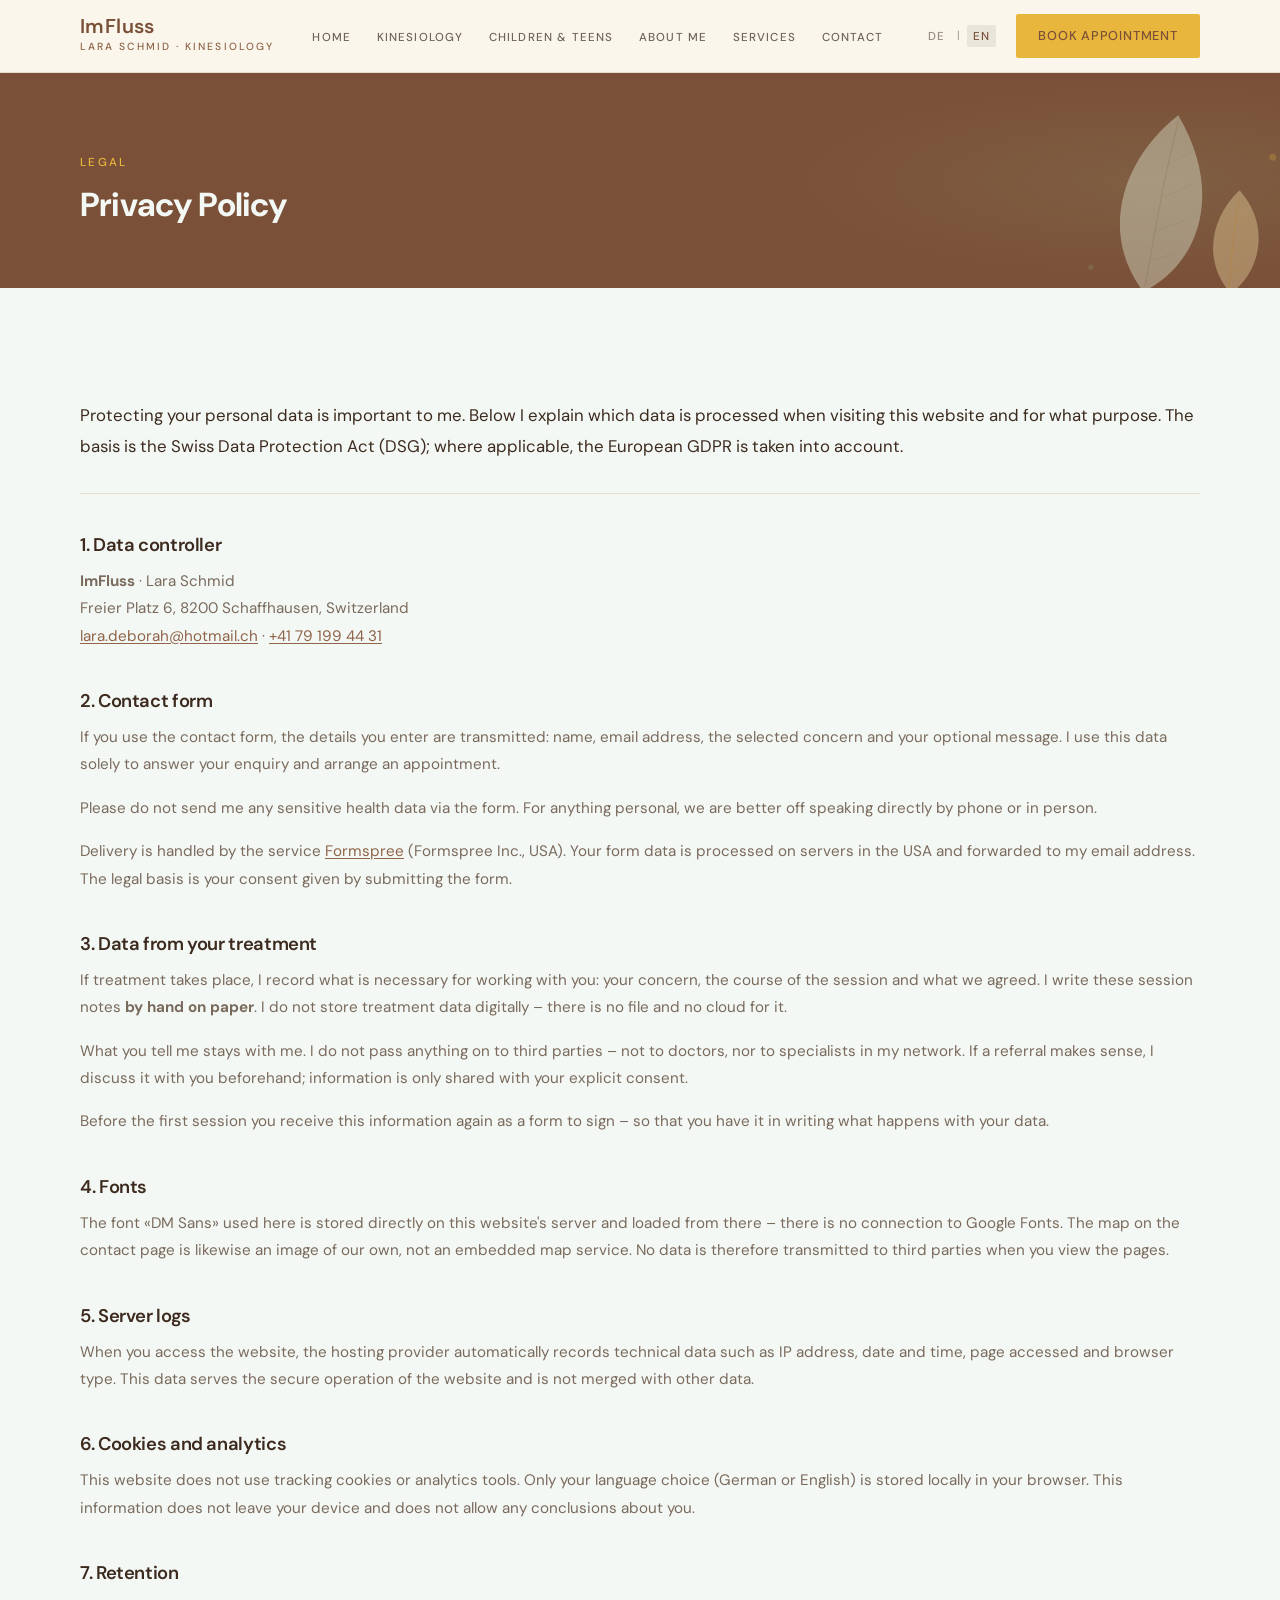
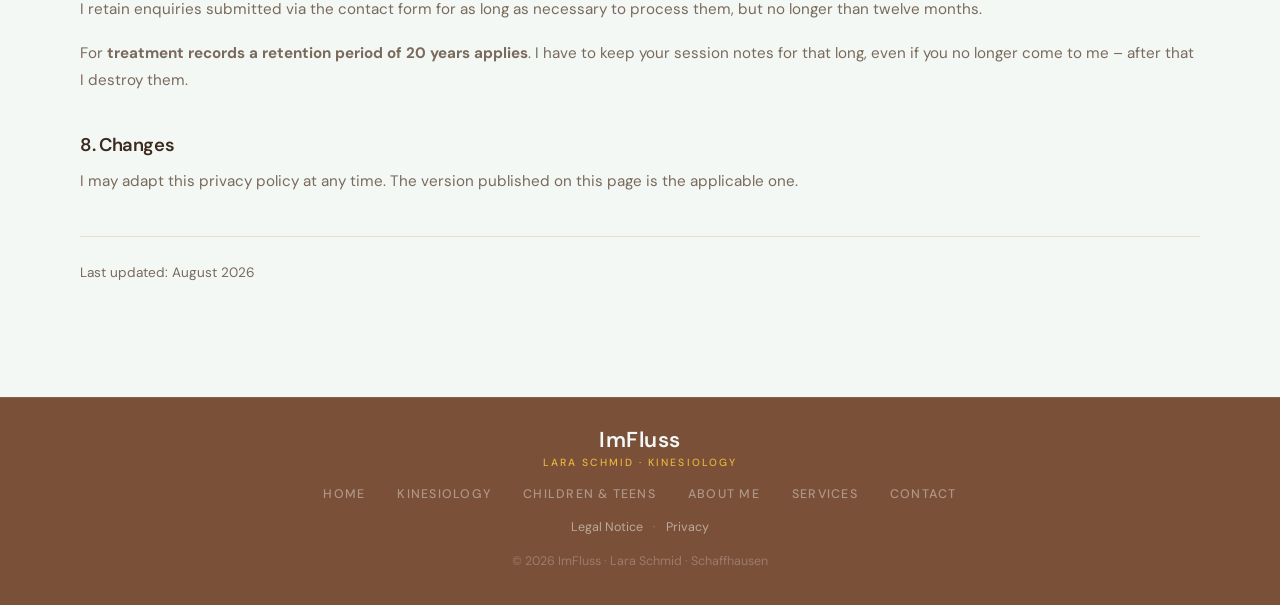
==== datenschutz.html @ 62d5d346 "Initial commit: ImFluss Website (Lara Schmid)" ====
<!DOCTYPE html>
<html lang="de">
<head>
  <meta charset="UTF-8" />
  <meta name="viewport" content="width=device-width, initial-scale=1.0" />
  <title>Datenschutz · ImFluss Kinesiologie Schaffhausen</title>
  <meta name="robots" content="noindex" />
  <link rel="stylesheet" href="style.css" />
</head>
<body>

  <header class="nav-wrapper">
    <nav class="nav container">
      <a href="index.html" class="nav-logo">
        <span class="logo-name">ImFluss</span>
        <span class="logo-sub" data-de="Lara Schmid · Kinesiologie" data-en="Lara Schmid · Kinesiology">Lara Schmid · Kinesiologie</span>
      </a>
      <ul class="nav-links">
        <li><a href="index.html" data-de="Home" data-en="Home">Home</a></li>
        <li><a href="kinesiologie.html" data-de="Kinesiologie" data-en="Kinesiology">Kinesiologie</a></li>
        <li><a href="kinder.html" data-de="Kinder &amp; Jugendliche" data-en="Children &amp; Teens">Kinder &amp; Jugendliche</a></li>
        <li><a href="ueber-mich.html" data-de="Über mich" data-en="About me">Über mich</a></li>
        <li><a href="praxis.html" data-de="Angebot" data-en="Services">Angebot</a></li>
        <li><a href="kontakt.html" data-de="Kontakt" data-en="Contact">Kontakt</a></li>
      </ul>
      <div class="nav-right">
        <div class="lang-toggle">
          <button class="lang-btn active" data-lang-switch="de">DE</button>
          <span>|</span>
          <button class="lang-btn" data-lang-switch="en">EN</button>
        </div>
        <a href="kontakt.html" class="btn btn-cta" data-de="Termin buchen" data-en="Book appointment">Termin buchen</a>
        <button class="hamburger" aria-label="Menu" aria-expanded="false">
          <span></span><span></span><span></span>
        </button>
      </div>
    </nav>
  </header>

  <main>
    <section class="page-header">
      <img class="leaf-deco leaf-deco--header" src="assets/leaf-accent.svg" alt="" aria-hidden="true" />
      <div class="container">
        <p class="eyebrow" data-de="Rechtliches" data-en="Legal">Rechtliches</p>
        <h1 data-de="Datenschutz&shy;erklärung" data-en="Privacy Policy">Datenschutz&shy;erklärung</h1>
      </div>
    </section>

    <section class="section">
      <div class="container container-narrow legal">

        <p class="legal-intro" data-de="Der Schutz deiner persönlichen Daten ist mir wichtig. Nachfolgend erkläre ich, welche Daten beim Besuch dieser Website bearbeitet werden und wozu. Grundlage ist das Schweizer Datenschutzgesetz (DSG); soweit anwendbar wird die europäische DSGVO berücksichtigt." data-en="Protecting your personal data is important to me. Below I explain which data is processed when visiting this website and for what purpose. The basis is the Swiss Data Protection Act (DSG); where applicable, the European GDPR is taken into account.">Der Schutz deiner persönlichen Daten ist mir wichtig. Nachfolgend erkläre ich, welche Daten beim Besuch dieser Website bearbeitet werden und wozu. Grundlage ist das Schweizer Datenschutzgesetz (DSG); soweit anwendbar wird die europäische DSGVO berücksichtigt.</p>

        <h2 data-de="1. Verantwortliche Stelle" data-en="1. Data controller">1. Verantwortliche Stelle</h2>
        <p>
          <strong>ImFluss</strong> · Lara Schmid<br>
          Freier Platz 6, 8200 Schaffhausen, <span data-de="Schweiz" data-en="Switzerland">Schweiz</span><br>
          <a href="mailto:lara.deborah@hotmail.ch">lara.deborah@hotmail.ch</a> · <a href="tel:+41791994431">+41 79 199 44 31</a>
        </p>

        <h2 data-de="2. Kontaktformular" data-en="2. Contact form">2. Kontaktformular</h2>
        <p data-de="Wenn du das Kontaktformular nutzt, werden die von dir eingegebenen Angaben übermittelt: Name, E-Mail-Adresse, das gewählte Anliegen sowie deine freiwillige Nachricht. Ich verwende diese Daten ausschliesslich, um deine Anfrage zu beantworten und einen Termin zu vereinbaren." data-en="If you use the contact form, the details you enter are transmitted: name, email address, the selected concern and your optional message. I use this data solely to answer your enquiry and arrange an appointment.">Wenn du das Kontaktformular nutzt, werden die von dir eingegebenen Angaben übermittelt: Name, E-Mail-Adresse, das gewählte Anliegen sowie deine freiwillige Nachricht. Ich verwende diese Daten ausschliesslich, um deine Anfrage zu beantworten und einen Termin zu vereinbaren.</p>
        <p data-de="Bitte sende mir über das Formular keine besonders schützenswerten Gesundheitsdaten. Für alles Persönliche besprechen wir uns lieber direkt am Telefon oder im Gespräch." data-en="Please do not send me any sensitive health data via the form. For anything personal, we are better off speaking directly by phone or in person.">Bitte sende mir über das Formular keine besonders schützenswerten Gesundheitsdaten. Für alles Persönliche besprechen wir uns lieber direkt am Telefon oder im Gespräch.</p>
        <p data-de="Die Zustellung erfolgt über den Dienst <a href='https://formspree.io/legal/privacy-policy/' target='_blank' rel='noopener'>Formspree</a> (Formspree Inc., USA). Dabei werden deine Formulardaten auf Servern in den USA verarbeitet und an meine E-Mail-Adresse weitergeleitet. Rechtsgrundlage ist deine Einwilligung durch das Absenden des Formulars." data-en="Delivery is handled by the service <a href='https://formspree.io/legal/privacy-policy/' target='_blank' rel='noopener'>Formspree</a> (Formspree Inc., USA). Your form data is processed on servers in the USA and forwarded to my email address. The legal basis is your consent given by submitting the form.">Die Zustellung erfolgt über den Dienst <a href="https://formspree.io/legal/privacy-policy/" target="_blank" rel="noopener">Formspree</a> (Formspree Inc., USA). Dabei werden deine Formulardaten auf Servern in den USA verarbeitet und an meine E-Mail-Adresse weitergeleitet. Rechtsgrundlage ist deine Einwilligung durch das Absenden des Formulars.</p>

        <h2 data-de="3. Daten aus der Behandlung" data-en="3. Data from your treatment">3. Daten aus der Behandlung</h2>
        <p data-de="Kommt eine Behandlung zustande, halte ich fest, was für die Arbeit mit dir nötig ist: dein Anliegen, den Verlauf der Sitzung und was wir vereinbart haben. Diese Sitzungsprotokolle schreibe ich <strong>von Hand auf Papier</strong>. Behandlungsdaten speichere ich nicht digital – es gibt dazu weder eine Datei noch eine Cloud." data-en="If treatment takes place, I record what is necessary for working with you: your concern, the course of the session and what we agreed. I write these session notes <strong>by hand on paper</strong>. I do not store treatment data digitally – there is no file and no cloud for it.">Kommt eine Behandlung zustande, halte ich fest, was für die Arbeit mit dir nötig ist: dein Anliegen, den Verlauf der Sitzung und was wir vereinbart haben. Diese Sitzungsprotokolle schreibe ich <strong>von Hand auf Papier</strong>. Behandlungsdaten speichere ich nicht digital – es gibt dazu weder eine Datei noch eine Cloud.</p>
<p data-de="Was du mir erzählst, bleibt bei mir. Ich gebe nichts an Dritte weiter – auch nicht an Ärztinnen, Ärzte oder Fachpersonen aus meinem Netzwerk. Wenn eine Weiterempfehlung sinnvoll ist, bespreche ich das vorher mit dir; Angaben gehen nur mit deiner ausdrücklichen Zustimmung weiter." data-en="What you tell me stays with me. I do not pass anything on to third parties – not to doctors, nor to specialists in my network. If a referral makes sense, I discuss it with you beforehand; information is only shared with your explicit consent.">Was du mir erzählst, bleibt bei mir. Ich gebe nichts an Dritte weiter – auch nicht an Ärztinnen, Ärzte oder Fachpersonen aus meinem Netzwerk. Wenn eine Weiterempfehlung sinnvoll ist, bespreche ich das vorher mit dir; Angaben gehen nur mit deiner ausdrücklichen Zustimmung weiter.</p>
        <p data-de="Vor der ersten Sitzung erhältst du diese Angaben nochmals als Formular zum Unterschreiben – damit du schwarz auf weiss hast, was mit deinen Daten geschieht." data-en="Before the first session you receive this information again as a form to sign – so that you have it in writing what happens with your data.">Vor der ersten Sitzung erhältst du diese Angaben nochmals als Formular zum Unterschreiben – damit du schwarz auf weiss hast, was mit deinen Daten geschieht.</p>

        <h2 data-de="4. Schriftarten" data-en="4. Fonts">4. Schriftarten</h2>
        <p data-de="Die verwendete Schrift «DM Sans» ist direkt auf dem Server dieser Website gespeichert und wird von dort geladen – es besteht keine Verbindung zu Google Fonts. Auch die Karte auf der Kontaktseite ist ein eigenes Bild und kein Einbau eines Kartendienstes. Beim Aufrufen der Seiten werden deshalb keine Daten an Dritte übermittelt." data-en="The font «DM Sans» used here is stored directly on this website's server and loaded from there – there is no connection to Google Fonts. The map on the contact page is likewise an image of our own, not an embedded map service. No data is therefore transmitted to third parties when you view the pages.">Die verwendete Schrift «DM Sans» ist direkt auf dem Server dieser Website gespeichert und wird von dort geladen – es besteht keine Verbindung zu Google Fonts. Auch die Karte auf der Kontaktseite ist ein eigenes Bild und kein Einbau eines Kartendienstes. Beim Aufrufen der Seiten werden deshalb keine Daten an Dritte übermittelt.</p>

        <h2 data-de="5. Server-Protokolle" data-en="5. Server logs">5. Server-Protokolle</h2>
        <p data-de="Beim Aufruf der Website erfasst der Hosting-Anbieter automatisch technische Daten wie IP-Adresse, Datum und Uhrzeit, aufgerufene Seite und Browsertyp. Diese Daten dienen dem sicheren Betrieb der Website und werden nicht mit anderen Daten zusammengeführt." data-en="When you access the website, the hosting provider automatically records technical data such as IP address, date and time, page accessed and browser type. This data serves the secure operation of the website and is not merged with other data.">Beim Aufruf der Website erfasst der Hosting-Anbieter automatisch technische Daten wie IP-Adresse, Datum und Uhrzeit, aufgerufene Seite und Browsertyp. Diese Daten dienen dem sicheren Betrieb der Website und werden nicht mit anderen Daten zusammengeführt.</p>

        <h2 data-de="6. Cookies und Analyse" data-en="6. Cookies and analytics">6. Cookies und Analyse</h2>
        <p data-de="Diese Website setzt keine Tracking-Cookies und verwendet keine Analyse-Werkzeuge. Gespeichert wird lediglich deine Sprachwahl (Deutsch oder Englisch) lokal in deinem Browser. Diese Angabe verlässt dein Gerät nicht und lässt keine Rückschlüsse auf dich zu." data-en="This website does not use tracking cookies or analytics tools. Only your language choice (German or English) is stored locally in your browser. This information does not leave your device and does not allow any conclusions about you.">Diese Website setzt keine Tracking-Cookies und verwendet keine Analyse-Werkzeuge. Gespeichert wird lediglich deine Sprachwahl (Deutsch oder Englisch) lokal in deinem Browser. Diese Angabe verlässt dein Gerät nicht und lässt keine Rückschlüsse auf dich zu.</p>

        <h2 data-de="7. Aufbewahrung" data-en="7. Retention">7. Aufbewahrung</h2>
        <p data-de="Anfragen über das Kontaktformular bewahre ich so lange auf, wie es für die Bearbeitung nötig ist, längstens jedoch zwölf Monate." data-en="I retain enquiries submitted via the contact form for as long as necessary to process them, but no longer than twelve months.">Anfragen über das Kontaktformular bewahre ich so lange auf, wie es für die Bearbeitung nötig ist, längstens jedoch zwölf Monate.</p>
        <p data-de="Für <strong>Behandlungsunterlagen gilt eine Aufbewahrungsfrist von 20 Jahren</strong>. So lange muss ich deine Sitzungsprotokolle aufbewahren, auch wenn du nicht mehr zu mir kommst – danach vernichte ich sie." data-en="For <strong>treatment records a retention period of 20 years applies</strong>. I have to keep your session notes for that long, even if you no longer come to me – after that I destroy them.">Für <strong>Behandlungsunterlagen gilt eine Aufbewahrungsfrist von 20 Jahren</strong>. So lange muss ich deine Sitzungsprotokolle aufbewahren, auch wenn du nicht mehr zu mir kommst – danach vernichte ich sie.</p>

        <h2 data-de="8. Änderungen" data-en="8. Changes">8. Änderungen</h2>
        <p data-de="Ich kann diese Datenschutzerklärung jederzeit anpassen. Massgebend ist die jeweils auf dieser Seite veröffentlichte Fassung." data-en="I may adapt this privacy policy at any time. The version published on this page is the applicable one.">Ich kann diese Datenschutzerklärung jederzeit anpassen. Massgebend ist die jeweils auf dieser Seite veröffentlichte Fassung.</p>

        <p class="legal-date"><span data-de="Stand" data-en="Last updated">Stand</span>: <span data-de="August 2026" data-en="August 2026">August 2026</span></p>

      </div>
    </section>
  </main>

  <footer class="footer">
    <div class="container footer-inner">
      <div class="footer-brand">
        <span class="logo-name">ImFluss</span>
        <span class="logo-sub" data-de="Lara Schmid · Kinesiologie" data-en="Lara Schmid · Kinesiology">Lara Schmid · Kinesiologie</span>
      </div>
      <nav class="footer-links">
        <a href="index.html" data-de="Home" data-en="Home">Home</a>
        <a href="kinesiologie.html" data-de="Kinesiologie" data-en="Kinesiology">Kinesiologie</a>
        <a href="kinder.html" data-de="Kinder &amp; Jugendliche" data-en="Children &amp; Teens">Kinder &amp; Jugendliche</a>
        <a href="ueber-mich.html" data-de="Über mich" data-en="About me">Über mich</a>
        <a href="praxis.html" data-de="Angebot" data-en="Services">Angebot</a>
        <a href="kontakt.html" data-de="Kontakt" data-en="Contact">Kontakt</a>
      </nav>
      <p class="footer-legal">
        <a href="impressum.html" data-de="Impressum" data-en="Legal Notice">Impressum</a>
        <span>·</span>
        <a href="datenschutz.html" data-de="Datenschutz" data-en="Privacy">Datenschutz</a>
      </p>
      <p class="footer-copy" data-de="© 2026 ImFluss · Lara Schmid · Schaffhausen" data-en="© 2026 ImFluss · Lara Schmid · Schaffhausen">© 2026 ImFluss · Lara Schmid · Schaffhausen</p>
    </div>
  </footer>
  <script src="script.js"></script>
</body>
</html>
---- style.css ----
/* ===== SCHRIFT (lokal eingebunden, kein Google-Aufruf) =====
   DM Sans, Variable Font – deckt alle Schnitte von 100 bis 900 ab.
   Lizenz: SIL Open Font License 1.1 (siehe assets/fonts/OFL.txt) */
@font-face {
  font-family: 'DM Sans';
  font-style: normal;
  font-weight: 100 900;
  font-display: swap;
  src: url('assets/fonts/dmsans-latin.woff2') format('woff2');
  unicode-range: U+0000-00FF, U+0131, U+0152-0153, U+02BB-02BC, U+02C6, U+02DA,
                 U+02DC, U+0304, U+0308, U+0329, U+2000-206F, U+20AC, U+2122,
                 U+2191, U+2193, U+2212, U+2215, U+FEFF, U+FFFD;
}
@font-face {
  font-family: 'DM Sans';
  font-style: normal;
  font-weight: 100 900;
  font-display: swap;
  src: url('assets/fonts/dmsans-latin-ext.woff2') format('woff2');
  unicode-range: U+0100-02BA, U+02BD-02C5, U+02C7-02CC, U+02CE-02D7, U+02DD-02FF,
                 U+0304, U+0308, U+0329, U+1D00-1DBF, U+1E00-1E9F, U+1EF2-1EFF,
                 U+2020, U+20A0-20AB, U+20AD-20C0, U+2113, U+2C60-2C7F, U+A720-A7FF;
}

/* ===== RESET ===== */
*, *::before, *::after { box-sizing: border-box; margin: 0; padding: 0; }

/* ===== TOKENS ===== */
:root {
  /* Farbkonzept 3 – Dottergelb & Mintweiss.
     Dunkle Flächen: helles Maronibraun.
     Token-Namen (--yellow, --leaf, .btn-gelb …) sind aus der ursprünglichen
     Gelb/Sand-Palette übernommen und bewusst nicht umbenannt, damit dieser
     Entwurf risikofrei mit den anderen Farbkonzepten vergleichbar bleibt. */
  --cream:       #f3f8f5;  /* Seitenhintergrund, helles Mintweiss */
  --sand:        #e7f1ec;  /* abgesetzte Sektionen */
  --dark:        #7a5038;  /* helles Maronibraun – Nav, Hero, dunkle Sektionen */
  --dark-mid:    #8f6449;  /* helleres Maronibraun */
  --leaf:        #e8b53d;  /* Dottergelb – Icons, Häkchen */
  --leaf-light:  #f7e3ad;  /* helle Dottergelb-Fläche */
  --tint:        #eaf2ed;  /* Hinweisboxen */
  --yellow:      #e8b53d;  /* Dottergelb – Hauptakzent, CTA */
  --yellow-deep: #d19f28;  /* Dottergelb für Hover */
  --yellow-soft: #f7e3ad;  /* helles Dottergelb */
  --white:       #ffffff;
  --text:        #3d2a1e;
  --muted:       #7a6a5c;
  --border:      #e6dcd0;
  --warn:        #b0442f;  /* warmes Ziegelrot – Warnhinweise im Text */

  --font-display: 'DM Sans', system-ui, sans-serif;
  --font-body:    'DM Sans', system-ui, sans-serif;

  --radius:    14px;
  --radius-sm: 8px;
  --max-w:     1200px;
  --max-narrow: 800px;
  --ease:      cubic-bezier(0.25, 0.46, 0.45, 0.94);
  --t:         0.3s var(--ease);
}

/* ===== BASE ===== */
html { scroll-behavior: smooth; font-size: 16px; }
body {
  font-family: var(--font-body);
  background: var(--cream);
  color: var(--text);
  line-height: 1.7;
  -webkit-font-smoothing: antialiased;
  overflow-x: hidden;
}
a { color: inherit; text-decoration: none; }
ul { list-style: none; }
img { display: block; max-width: 100%; }

/* ===== TYPE ===== */
h1 {
  font-family: var(--font-display);
  font-weight: 700;
  line-height: 1.12;
  letter-spacing: -0.025em;
}
h2 {
  font-family: var(--font-display);
  font-weight: 600;
  font-size: clamp(1.9rem, 3.6vw, 2.7rem);
  line-height: 1.2;
  letter-spacing: -0.02em;
  margin-bottom: 1.25rem;
}
h3 { font-family: var(--font-display); font-weight: 600; font-size: 1.25rem; line-height: 1.35; letter-spacing: -0.01em; }
h4 { font-size: 0.95rem; font-weight: 600; letter-spacing: 0; }
p { margin-bottom: 1rem; color: var(--muted); line-height: 1.75; }
p:last-child { margin-bottom: 0; }
/* Hervorhebung in Überschriften: Farbe statt Kursiv (serifenlos wirkt kursiv unruhig) */
em { font-style: normal; color: var(--yellow); }

/* Warnhinweis im Fliesstext, etwa «nach ärztlicher Abklärung!» */
.achtung { color: var(--warn); font-weight: 500; }
.section-dark .achtung,
.section-sage .achtung { color: #e88b76; }

.eyebrow {
  font-family: var(--font-body);
  font-size: 0.72rem;
  font-weight: 500;
  letter-spacing: 0.2em;
  text-transform: uppercase;
  color: var(--yellow);
  margin-bottom: 0.75rem;
}

/* ===== LAYOUT ===== */
.container { width: 100%; max-width: var(--max-w); margin: 0 auto; padding: 0 2.5rem; }
.section { padding: 7rem 0; }
/* Schlanker Abschnitt für einen einzelnen Knopf, der sonst zu weit im
   Sandton "schwimmt" – rückt ihn näher an die Farbgrenze heran. */
.cta-schmal { padding: 2rem 0 4rem; }
.section-dark  { background: var(--dark); }
.section-cream { background: var(--sand); }
.section-sage  { background: var(--dark-mid); }

.section-header-center { text-align: center; max-width: 640px; margin: 0 auto 4rem; }
.section-header-center h2 { margin-bottom: 1rem; }

/* Einheitlicher Abstand zwischen den Blöcken innerhalb einer Sektion.
   Ersetzt die früher einzeln gesetzten Werte von 2 bis 3.5rem. */
.block-gap { margin-top: 3rem; }
.block-gap-center { margin-top: 3rem; text-align: center; }
.center { text-align: center; }
.section-lead { font-size: 1.05rem; color: var(--muted); }
.section-dark .eyebrow,
.section-sage .eyebrow { color: var(--yellow); }
.section-dark h2,
.section-dark .section-lead,
.section-sage h2 { color: var(--white); }
.section-dark .section-lead,
.section-sage .section-lead { color: rgba(255,255,255,0.65); }

/* ===== BUTTONS ===== */
.btn {
  display: inline-flex; align-items: center; gap: 0.5rem;
  font-family: var(--font-body); font-size: 0.85rem;
  font-weight: 500; letter-spacing: 0.06em; text-transform: uppercase;
  padding: 1rem 2rem; border: none; cursor: pointer;
  transition: background var(--t), color var(--t), transform var(--t), box-shadow var(--t);
  white-space: nowrap;
}
.btn-primary {
  background: var(--dark); color: var(--cream);
  border-radius: 2px;
}
.btn-primary:hover {
  background: var(--dark-mid);
  transform: translateY(-2px);
  box-shadow: 0 8px 28px rgba(61,53,40,0.25);
}
.btn-outline {
  background: transparent; color: var(--cream);
  border: 1.5px solid rgba(255,255,255,0.45);
  border-radius: 2px;
}
.btn-outline:hover { border-color: var(--cream); background: rgba(255,255,255,0.08); }
.btn-cta {
  background: var(--yellow); color: var(--dark);
  font-size: 0.8rem; padding: 0.7rem 1.4rem; border-radius: 2px;
}
.btn-cta:hover { background: var(--yellow-deep); transform: translateY(-1px); }
.btn-full { width: 100%; justify-content: center; }
/* Hauptaufruf in derselben Farbe wie «Termin buchen» im Kopfbereich,
   aber in der grossen Knopfgrösse. */
.btn-gelb {
  background: var(--yellow); color: var(--dark);
  border-radius: var(--radius);
}
.btn-gelb:hover {
  background: var(--yellow-deep);
  transform: translateY(-2px);
  box-shadow: 0 8px 28px rgba(232,181,61,0.35);
}
/* Zurückhaltender Knopf für helle Flächen */
.btn-quiet {
  background: transparent; color: var(--dark);
  border: 1.5px solid var(--border); border-radius: 2px;
}
.btn-quiet:hover { border-color: var(--dark); background: rgba(61,53,40,0.04); }

.btn-whatsapp {
  display: inline-flex; align-items: center; gap: 0.75rem;
  background: var(--yellow); color: var(--dark);
  font-size: 0.85rem; font-weight: 500;
  padding: 0.9rem 1.75rem; border-radius: 2px;
  margin-top: 2rem;
  transition: background var(--t), transform var(--t);
}
.btn-whatsapp:hover { background: var(--yellow-deep); transform: translateY(-2px); }

/* ===== NAVIGATION ===== */
/* Helle Leiste auf Cremeweiss. Der Fussbereich bleibt dunkel und nutzt
   dieselben Logo-Klassen – die Farben sind deshalb auf .nav-* eingegrenzt. */
.nav-wrapper {
  position: sticky; top: 0; z-index: 200;
  background: rgba(250,246,236,0.97);
  backdrop-filter: blur(16px);
  border-bottom: 1px solid var(--border);
}
.nav {
  display: flex; align-items: center;
  justify-content: space-between;
  height: 72px; gap: 2rem;
}
.nav-logo {
  display: flex; flex-direction: column; gap: 0.1rem;
  flex-shrink: 0;
}
.logo-name {
  font-family: var(--font-display);
  font-size: 1.25rem; font-weight: 600;
  color: var(--cream); letter-spacing: 0.02em;
  line-height: 1;
}
.logo-sub {
  font-size: 0.65rem; font-weight: 500;
  letter-spacing: 0.2em; text-transform: uppercase;
  color: var(--yellow);
}
.nav-links {
  display: flex; align-items: center; gap: 1.6rem;
}
.nav-links a {
  font-size: 0.72rem; font-weight: 500;
  letter-spacing: 0.1em; text-transform: uppercase;
  color: rgba(61,53,40,0.75);
  transition: color var(--t);
  white-space: nowrap;
}
.nav-links a:hover { color: var(--dark); }

/* Logo in der hellen Leiste – im Fussbereich bleibt es hell auf dunkel */
.nav-logo .logo-name { color: var(--dark); }
.nav-logo .logo-sub  { color: var(--dark-mid); }
.nav-right {
  display: flex; align-items: center; gap: 1.25rem; flex-shrink: 0;
}
.lang-toggle {
  display: flex; align-items: center; gap: 0.4rem;
  font-size: 0.72rem; font-weight: 500; letter-spacing: 0.1em;
  color: rgba(61,53,40,0.40);
}
.lang-btn {
  background: none; border: none; cursor: pointer;
  font-family: var(--font-body); font-size: 0.72rem;
  font-weight: 500; letter-spacing: 0.1em;
  color: rgba(61,53,40,0.55);
  padding: 0.2rem 0.35rem; border-radius: 2px;
  transition: color var(--t), background var(--t);
}
.lang-btn:hover { color: var(--dark); }
.lang-btn.active { color: var(--dark); background: rgba(61,53,40,0.09); }

.hamburger {
  display: none; flex-direction: column; gap: 5px;
  background: none; border: none; cursor: pointer; padding: 4px;
}
.hamburger span {
  display: block; width: 22px; height: 1.5px;
  background: rgba(61,53,40,0.75); border-radius: 2px;
  transition: transform var(--t), opacity var(--t);
}
.hamburger.open span:nth-child(1) { transform: translateY(6.5px) rotate(45deg); }
.hamburger.open span:nth-child(2) { opacity: 0; }
.hamburger.open span:nth-child(3) { transform: translateY(-6.5px) rotate(-45deg); }

/* ===== HERO ===== */
.hero {
  background: var(--dark);
  min-height: calc(100vh - 72px);
  display: flex; flex-direction: column;
  position: relative; overflow: hidden;
}
.hero::before {
  content: '';
  position: absolute; inset: 0;
  background:
    radial-gradient(ellipse 60% 70% at 90% 40%, rgba(156,179,128,0.18) 0%, transparent 60%),
    radial-gradient(ellipse 35% 45% at 5% 85%, rgba(232,181,61,0.10) 0%, transparent 55%);
  pointer-events: none;
}

.hero-content {
  flex: 1;
  display: grid;
  grid-template-columns: 1fr 1fr;
  align-items: center;
  gap: 5rem;
  padding-top: 5rem;
  padding-bottom: 4rem;
  position: relative;
}

.hero-text .eyebrow { color: var(--yellow); }

.h1-line {
  display: block;
  font-size: clamp(2.4rem, 5vw, 4.2rem);
  color: var(--cream);
  line-height: 1.12;
}
.h1-italic {
  color: var(--yellow);
}

.hero-sub {
  font-size: 1.1rem;
  color: rgba(250,246,236,0.6);
  max-width: 480px;
  margin: 1.75rem 0 2.5rem;
  line-height: 1.8;
}
.hero-actions { display: flex; flex-wrap: wrap; gap: 1rem; }

/* Terminzeile zwischen Textlink und Knopf */
.hero-zeiten {
  display: flex;
  align-items: baseline;
  gap: 0.6rem;
  margin: 1.6rem 0;
  font-size: 1.1rem;
  color: rgba(250,246,236,0.6);
}
.hero-zeiten-punkt { color: var(--yellow); font-size: 0.6rem; line-height: 1; }

/* Textlink über dem Knopf – ohne Kasten, Pfeil steht vorne.
   Der Pfeil kommt aus dem CSS und nicht aus dem Text, damit ihn
   der Sprachumschalter beim Austauschen des Inhalts nicht entfernt. */
.hero-link {
  white-space: nowrap;
  font-weight: 500;
  color: var(--cream);
  border-bottom: 1px solid rgba(250,246,236,0.35);
  padding-bottom: 1px;
  transition: border-color var(--t);
}
/* Pfeil vor dem Text, mit geschütztem Leerzeichen, damit er nicht umbricht */
.hero-link::before {
  content: '\2192\00a0';
  color: var(--yellow);
}
.hero-link:hover { border-bottom-color: var(--cream); }
/* Derselbe Textlink auf hellem Grund (ausserhalb des Hero) braucht dunkle Farben */
.section:not(.section-dark):not(.section-sage) .hero-link {
  color: var(--dark);
  border-bottom-color: var(--border);
}
.section:not(.section-dark):not(.section-sage) .hero-link:hover { border-bottom-color: var(--dark); }


/* Laufstreifen: aussen der feststehende gelbe Rahmen, innen das wandernde Band.
   Das Band enthält denselben Satz Wörter viermal. Es wandert um genau eine
   Satzbreite (25 %) und springt dann zurück – der Übergang ist dadurch
   unsichtbar und rechts entsteht nie eine Lücke. */
.hero-strip {
  background: var(--yellow);
  padding: 0.9rem 0;
  overflow: hidden;
  flex-shrink: 0;
}
.hero-strip-track {
  display: flex;
  width: max-content;
  animation: strip-scroll 26s linear infinite;
}
.hero-strip-set {
  display: flex;
  align-items: center;
  gap: 2.5rem;
  padding-right: 2.5rem;
  white-space: nowrap;
  font-size: 0.75rem; font-weight: 500;
  letter-spacing: 0.15em; text-transform: uppercase;
  color: var(--dark);
}
@keyframes strip-scroll {
  from { transform: translateX(0); }
  to   { transform: translateX(-25%); }
}
/* Wer Bewegung im Browser abgestellt hat, bekommt den Streifen ruhig */
@media (prefers-reduced-motion: reduce) {
  .hero-strip-track { animation: none; }
}

/* ===== METHODE / SPLIT LAYOUT ===== */
.split-layout {
  display: grid;
  grid-template-columns: 200px 1fr;
  gap: 5rem;
  align-items: start;
}
.split-label {
  display: flex; flex-direction: column; gap: 1.5rem;
  padding-top: 0.5rem;
}
.split-label .eyebrow { writing-mode: vertical-lr; transform: rotate(180deg); align-self: flex-start; }
.vertical-line {
  width: 1px; background: var(--border); flex: 1; min-height: 60px; align-self: stretch;
  margin-left: 0.35rem;
}
.split-content h2 { margin-bottom: 1.5rem; }

.pillars {
  display: grid; grid-template-columns: repeat(3, 1fr);
  gap: 1.5rem; margin: 3rem 0;
}
.pillar {
  border-top: 2px solid var(--leaf-light);
  padding-top: 1.25rem;
}
.pillar-num {
  font-family: var(--font-display); font-size: 2rem; font-weight: 500;
  color: var(--leaf-light); line-height: 1; margin-bottom: 0.75rem;
}
.pillar h3 { font-size: 1.1rem; color: var(--text); margin-bottom: 0.4rem; }
.pillar p { font-size: 0.88rem; margin: 0; }

.method-facts { display: grid; grid-template-columns: 1fr 1fr; gap: 1.5rem; }
.fact {
  background: var(--sand);
  border-radius: var(--radius-sm);
  padding: 1.5rem;
}
.fact h4 { color: var(--dark); margin-bottom: 0.5rem; }
.fact p { font-size: 0.88rem; margin: 0; }

/* ===== TARGET CARDS ===== */
.target-grid {
  display: grid; grid-template-columns: repeat(3, 1fr);
  gap: 1.5rem;
}
.target-card {
  border: 1px solid rgba(255,255,255,0.1);
  border-radius: var(--radius);
  padding: 2.5rem 2rem;
  transition: border-color var(--t), transform var(--t), background var(--t);
}
.target-card:hover {
  border-color: rgba(255,255,255,0.2);
  background: rgba(255,255,255,0.04);
  transform: translateY(-4px);
}
.target-card--featured {
  background: rgba(255,255,255,0.06);
  border-color: rgba(184,137,90,0.5);
}
.target-icon {
  width: 52px; height: 52px;
  border-radius: 50%;
  border: 1px solid rgba(255,255,255,0.15);
  display: flex; align-items: center; justify-content: center;
  margin-bottom: 1.5rem;
  color: var(--yellow);
}
.target-card h3 { color: var(--white); font-size: 1.25rem; margin-bottom: 1rem; }
.target-card ul { display: flex; flex-direction: column; gap: 0.6rem; }
.target-card li {
  font-size: 0.9rem; color: rgba(255,255,255,0.55);
  padding-left: 1.1rem; position: relative;
}
.target-card li::before {
  content: '—'; position: absolute; left: 0;
  color: var(--yellow); font-size: 0.75rem;
}

/* ===== OFFERS ===== */
.offers-grid {
  display: grid; grid-template-columns: repeat(2, 1fr);
  gap: 1.5px;
  border: 1.5px solid var(--border);
  border-radius: var(--radius);
  overflow: hidden;
  background: var(--border);
}
.offer-item {
  background: var(--sand);
  padding: 2.5rem;
  display: flex; gap: 1.5rem;
  transition: background var(--t);
}
.offer-item:hover { background: var(--white); }
.offer-item--highlight {
  background: var(--dark);
  color: var(--cream);
}
.offer-item--highlight:hover { background: var(--dark-mid); }
.offer-item--wide { grid-column: 1 / -1; }
.offer-num {
  font-family: var(--font-display); font-size: 2.5rem; font-weight: 500;
  color: var(--border); line-height: 1; flex-shrink: 0;
  width: 2rem;
}
.offer-item--highlight .offer-num { color: var(--yellow); }
.offer-body { flex: 1; }
.offer-top { display: flex; align-items: baseline; justify-content: space-between; gap: 1rem; margin-bottom: 0.75rem; flex-wrap: wrap; }
.offer-top h3 { font-size: 1.2rem; margin: 0; }
.offer-item--highlight .offer-top h3 { color: var(--cream); }
.offer-tag {
  font-size: 0.72rem; font-weight: 500; letter-spacing: 0.1em;
  text-transform: uppercase; color: var(--muted);
  background: var(--cream); padding: 0.25rem 0.7rem;
  border-radius: 50px; white-space: nowrap;
  display: inline-block; margin-bottom: 0.75rem;
}
.offer-tag--free { background: var(--yellow); color: var(--dark); }
/* Die zweite Preis-Pille beginnt exakt dort, wo die Karte
   "Einzelsitzung Kinder & Jugendliche" darunter beginnt (gleiches
   Innenraster: Padding + Nummernspalte + Abstand der .offer-item-Karten). */
.offer-prices {
  display: grid;
  grid-template-columns: calc(50% + 4.25rem) 1fr;
  justify-items: start;
  align-items: center;
}
.offer-item--highlight .offer-body p { color: rgba(250,246,236,0.65); margin-bottom: 1.5rem; }
/* ===== ABOUT ===== */
/* Kompaktes Bild statt einer ganzen Spalte: feste, kleinere Breite,
   oben an der Textspalte ausgerichtet. max-height sorgt zusätzlich dafür,
   dass es nie höher wird als der Text daneben. */
.about-layout {
  display: grid; grid-template-columns: auto 1fr;
  gap: 3.5rem; align-items: stretch;
}
/* Breite sitzt auf der Spalte, nicht auf dem Bild selbst – so bleibt das
   Zitat darunter exakt gleich breit wie das Foto, statt über die volle
   (vom Textbereich vorgegebene) Spaltenbreite zu laufen. Die Spalte ist
   ein Flex-Container: das Foto wächst (flex:1), damit Foto + Zitat
   zusammen exakt so hoch werden wie die Textspalte daneben. */
.about-img-col { width: 260px; display: flex; flex-direction: column; }
.about-img-frame {
  width: 100%;
  flex: 1 1 auto;
  min-height: 0;
  border-radius: var(--radius);
  overflow: hidden;
  background: var(--leaf-light);
  border: 1px solid var(--border);
}
/* Portrait von Lara im Bogenrahmen */
.about-portrait {
  width: 100%;
  height: 100%;
  object-fit: cover;
  object-position: center 20%;
  border-radius: inherit;
  display: block;
}

.about-img-placeholder {
  width: 100%; height: 100%;
  display: flex; flex-direction: column;
  align-items: center; justify-content: center; gap: 1rem;
  color: var(--leaf);
  border: 2px dashed var(--leaf-light);
  border-radius: inherit;
}
.about-img-placeholder span { font-size: 3rem; }
.about-img-placeholder p { font-size: 0.85rem; margin: 0; color: var(--leaf); }
.about-quote {
  margin-top: 2rem;
  border-left: 2px solid var(--yellow);
  padding-left: 1.25rem;
}
.about-quote blockquote {
  font-size: 1rem; color: var(--text); line-height: 1.5;
  margin-bottom: 0.4rem;
}
.about-quote cite { font-size: 0.8rem; color: var(--yellow); font-style: normal; }

.about-title { font-size: 0.85rem; color: var(--yellow); letter-spacing: 0.08em; margin-bottom: 1.5rem; margin-top: -0.5rem; }
.about-text-col h2 { margin-bottom: 0.5rem; }
.about-text-col p { margin-bottom: 0.9rem; }

.credentials { display: flex; flex-direction: column; gap: 0.5rem; margin: 1.5rem 0 2rem; }
.credential { display: flex; align-items: center; gap: 0.75rem; font-size: 0.9rem; color: var(--text); }
.cred-icon { color: var(--leaf); font-weight: 600; }

/* ===== TESTIMONIALS ===== */
.testimonials-layout h2 { color: var(--white); margin-bottom: 3rem; }
.testimonials-grid {
  display: grid;
  grid-template-columns: 1fr 1.5fr 1fr;
  gap: 1.5rem;
  align-items: start;
}
.t-card {
  border: 1px solid rgba(255,255,255,0.1);
  border-radius: var(--radius);
  padding: 2rem;
  transition: border-color var(--t);
}
.t-card:hover { border-color: rgba(184,137,90,0.4); }
.t-card p {
  font-family: var(--font-display);
  font-weight: 500; font-size: 1.05rem;
  color: rgba(255,255,255,0.85);
  line-height: 1.65; margin-bottom: 1.25rem;
}
.t-card cite { font-size: 0.8rem; color: var(--yellow); font-style: normal; font-weight: 500; }
.t-card--large {
  background: rgba(255,255,255,0.05);
  border-color: rgba(184,137,90,0.35);
  padding: 2.5rem;
}
.t-card--large p { font-size: 1.2rem; }

/* ===== CONTACT ===== */
.contact-layout {
  display: grid; grid-template-columns: 1fr 1.3fr;
  gap: 6rem; align-items: stretch;
}
.contact-left { display: flex; flex-direction: column; }
.contact-left h2 { margin-bottom: 1.25rem; }
.contact-left > p { margin-bottom: 2rem; }

.contact-details { display: flex; flex-direction: column; gap: 0.9rem; margin-bottom: 0.5rem; }
.contact-row {
  display: flex; align-items: center; gap: 0.9rem;
  font-size: 0.95rem; color: var(--text);
  transition: color var(--t);
}
a.contact-row:hover { color: var(--yellow); }
.contact-row-icon {
  width: 36px; height: 36px; flex-shrink: 0;
  border: 1px solid var(--border); border-radius: 50%;
  display: flex; align-items: center; justify-content: center;
  color: var(--leaf);
}

.contact-form {
  background: var(--white);
  border-radius: var(--radius);
  padding: 2.5rem 3rem 3rem;
  box-shadow: 0 4px 40px rgba(61,53,40,0.07);
}
.form-row { display: grid; grid-template-columns: 1fr 1fr; gap: 1rem; }
.form-group { margin-bottom: 1.25rem; }
.form-group label {
  display: block; font-size: 0.8rem; font-weight: 500;
  letter-spacing: 0.05em; text-transform: uppercase;
  color: var(--muted); margin-bottom: 0.4rem;
}
.form-group input,
.form-group select,
.form-group textarea {
  width: 100%; padding: 0.85rem 1rem;
  border: 1.5px solid var(--border);
  border-radius: var(--radius-sm);
  font-family: var(--font-body); font-size: 0.95rem;
  color: var(--text); background: var(--cream);
  outline: none; transition: border-color var(--t), box-shadow var(--t);
}
.form-group input:focus,
.form-group select:focus,
.form-group textarea:focus {
  border-color: var(--leaf);
  box-shadow: 0 0 0 3px rgba(156,179,128,0.15);
}
.form-group textarea { resize: vertical; min-height: 110px; }
.form-note {
  font-size: 0.8rem; color: var(--muted);
  text-align: center; margin-top: 0.9rem;
}

/* ===== FOOTER ===== */
.footer {
  background: var(--dark); padding: 2rem 0;
  border-top: 1px solid rgba(184,137,90,0.25);
}
.footer-inner {
  display: flex; flex-direction: column;
  align-items: center; gap: 0.75rem; text-align: center;
}
.footer-brand .logo-name { font-size: 1.15rem; }
/* Eigene Absatzabstände abschalten – der Abstand kommt allein aus «gap»,
   sonst addieren sich die Werte und die Zwischenräume werden ungleich. */
.footer-inner > * { margin: 0; }
.footer-brand { display: flex; flex-direction: column; gap: 0.15rem; align-items: center; }
.footer-brand .logo-name { font-size: 1.35rem; }
.footer-links {
  display: flex; flex-wrap: wrap; gap: 2rem; justify-content: center;
}
.footer-links a {
  font-size: 0.78rem; font-weight: 500;
  letter-spacing: 0.1em; text-transform: uppercase;
  color: rgba(255,255,255,0.4); transition: color var(--t);
}
.footer-links a:hover { color: rgba(255,255,255,0.85); }
.footer-copy { font-size: 0.78rem; color: rgba(255,255,255,0.25); }

/* ===== HERO MIT HINTERGRUNDFOTO ===== */
.hero-bg {
  position: absolute; inset: 0;
  width: 100%; height: 100%;
  object-fit: cover;
  z-index: 0;
}
/* Abdunkelung, damit die Schrift lesbar bleibt */
.hero--photo::after {
  content: '';
  position: absolute; inset: 0;
  /* nur so dunkel wie für lesbare Schrift nötig – rechts bleibt das Foto offen */
  background:
    linear-gradient(to right, rgba(61,53,40,0.78) 0%, rgba(61,53,40,0.52) 42%, rgba(61,53,40,0.10) 100%),
    linear-gradient(to top, rgba(61,53,40,0.35), transparent 50%);
  z-index: 1;
  pointer-events: none;
}
.hero--photo .hero-content,
.hero--photo .hero-strip { position: relative; z-index: 2; }


@media (max-width: 900px) {
  .hero--photo::after {
    background: linear-gradient(to bottom, rgba(61,53,40,0.60), rgba(61,53,40,0.82));
  }
}

/* ===== BILDBAND ===== */
.photo-band {
  position: relative;
  height: 420px;
  overflow: hidden;
  display: flex;
  align-items: center;
}
.photo-band img {
  position: absolute; inset: 0;
  width: 100%; height: 100%;
  object-fit: cover;
}
.photo-band::after {
  content: '';
  position: absolute; inset: 0;
  background: linear-gradient(to right, rgba(61,53,40,0.85) 0%, rgba(61,53,40,0.55) 50%, rgba(61,53,40,0.25) 100%);
}
.photo-band-text { position: relative; z-index: 2; }
.photo-band-quote {
  font-size: clamp(1.4rem, 3vw, 2.2rem);
  font-weight: 600;
  line-height: 1.3;
  letter-spacing: -0.02em;
  color: var(--white);
  max-width: 640px;
  margin: 0;
}

@media (max-width: 768px) {
  .photo-band { height: 320px; }
  .photo-band::after {
    background: linear-gradient(to bottom, rgba(61,53,40,0.65), rgba(61,53,40,0.88));
  }
}

/* ===== WELLEN-TRENNER ===== */
.divider {
  display: block;
  width: 100%;
  height: 90px;
  object-fit: cover;
  opacity: 0.9;
  margin: 0;
}
.divider--flip { transform: rotate(180deg); }

/* ===== FOTO-PLATZHALTER ===== */
.photo-slot {
  position: relative;
  border-radius: var(--radius);
  background:
    repeating-linear-gradient(
      45deg,
      var(--leaf-light),
      var(--leaf-light) 12px,
      var(--tint) 12px,
      var(--tint) 24px
    );
  border: 1.5px dashed var(--leaf);
  display: flex; flex-direction: column;
  align-items: center; justify-content: center;
  gap: 0.6rem; text-align: center;
  padding: 2rem 1.5rem;
  color: var(--dark-mid);
}
.photo-slot-icon {
  width: 46px; height: 46px;
  border-radius: 50%;
  background: var(--white);
  display: flex; align-items: center; justify-content: center;
  color: var(--leaf); font-size: 1.2rem;
  box-shadow: 0 2px 10px rgba(61,53,40,0.08);
}
.photo-slot p {
  font-size: 0.85rem; font-weight: 500;
  color: var(--dark-mid); margin: 0;
}
.photo-slot small {
  font-size: 0.75rem; color: var(--muted);
  display: block; margin-top: 0.15rem;
}

/* ===== BILD-GALERIE (Praxis-Eindrücke) ===== */
.gallery-grid {
  display: grid;
  grid-template-columns: repeat(3, 1fr);
  gap: 1.25rem;
  margin-top: 3rem;
}
.gallery-grid .photo-slot { aspect-ratio: 4/3; }
.gallery-grid .photo-slot--tall { aspect-ratio: 3/4; }

/* echte Fotos in der Galerie */
.gallery-photo {
  margin: 0;
  border-radius: var(--radius);
  overflow: hidden;
  position: relative;
  box-shadow: 0 2px 16px rgba(61,53,40,0.08);
}
.gallery-photo img {
  width: 100%;
  aspect-ratio: 4/3;
  object-fit: cover;
  transition: transform 0.5s var(--ease);
}
.gallery-photo:hover img { transform: scale(1.04); }
.gallery-photo figcaption {
  position: absolute; left: 0; right: 0; bottom: 0;
  padding: 1.5rem 1.25rem 0.9rem;
  font-size: 0.82rem; font-weight: 500; color: var(--white);
  background: linear-gradient(to top, rgba(61,53,40,0.75), transparent);
}

/* ===== RECHTSSEITEN ===== */
.legal h2 {
  font-size: 1.15rem;
  font-weight: 600;
  margin: 2.5rem 0 0.75rem;
  color: var(--text);
}
.legal h2:first-of-type { margin-top: 0; }
.legal p { font-size: 0.95rem; line-height: 1.8; }
.legal a { color: var(--dark-mid); text-decoration: underline; text-underline-offset: 2px; }
.legal a:hover { color: var(--yellow-deep); }
.legal-intro {
  font-size: 1.05rem !important;
  color: var(--text) !important;
  padding-bottom: 2rem;
  border-bottom: 1px solid var(--border);
  margin-bottom: 2.5rem;
}
.legal-list {
  display: flex; flex-direction: column; gap: 0.5rem;
  font-size: 0.92rem; color: var(--muted); line-height: 1.7;
}
.legal-list li { padding-left: 1.1rem; position: relative; }
.legal-list li::before {
  content: '–'; position: absolute; left: 0; color: var(--yellow);
}
.legal-date {
  margin-top: 2.5rem; padding-top: 1.5rem;
  border-top: 1px solid var(--border);
  font-size: 0.85rem !important; color: var(--muted);
}

/* Rechtliche Links im Footer */
.footer-legal {
  display: flex; gap: 0.6rem; align-items: center;
  font-size: 0.78rem; margin: 0;
  color: rgba(255,255,255,0.25);
}
.footer-legal a {
  color: rgba(255,255,255,0.5);
  transition: color var(--t);
}
.footer-legal a:hover { color: rgba(255,255,255,0.85); }

/* Einwilligungs-Hinweis beim Formular */
.form-consent {
  font-size: 0.78rem;
  color: var(--muted);
  line-height: 1.6;
  margin: 0 0 1rem;
}
.form-consent a { color: var(--dark-mid); text-decoration: underline; text-underline-offset: 2px; }


@media (max-width: 768px) {
  .gallery-grid { grid-template-columns: 1fr; }
  .gallery-grid .photo-slot { aspect-ratio: 16/10; }
  .divider { height: 60px; }
}

/* ===== BLATT-DEKORATION ===== */
.leaf-deco {
  position: absolute;
  pointer-events: none;
  user-select: none;
  z-index: 0;
}
.leaf-deco--header {
  right: -40px; bottom: -70px;
  width: 280px; opacity: 0.55;
}
.leaf-deco--section {
  left: -60px; top: 40px;
  width: 200px; opacity: 0.4;
  transform: scaleX(-1);
}
@media (max-width: 900px) {
  .leaf-deco--header { width: 180px; right: -50px; bottom: -50px; opacity: 0.4; }
  .leaf-deco--section { display: none; }
}

/* ===== ANLIEGEN-KARTEN (nach Vorbild Tanja Berling) ===== */
.concern-grid {
  display: grid;
  grid-template-columns: repeat(3, 1fr);
  gap: 1.5rem;
  margin-top: 3rem;
}
.concern-card {
  background: var(--white);
  border-radius: var(--radius);
  padding: 2.5rem 2rem;
  display: flex; flex-direction: column;
  box-shadow: 0 2px 16px rgba(61,53,40,0.06);
  transition: transform var(--t), box-shadow var(--t);
}
.concern-card:hover {
  transform: translateY(-5px);
  box-shadow: 0 12px 36px rgba(61,53,40,0.12);
}
.concern-card:hover .concern-link { color: var(--yellow-deep); gap: 0.6rem; }

.concern-icon {
  width: 62px; height: 62px;
  border-radius: 50%;
  background: var(--yellow-soft);
  color: var(--dark);
  display: flex; align-items: center; justify-content: center;
  margin-bottom: 1.5rem;
  flex-shrink: 0;
}
.concern-card h3 {
  font-size: 1.1rem; font-weight: 600;
  line-height: 1.45; color: var(--text);
  margin-bottom: 0.85rem;
}
.concern-card p {
  font-size: 0.92rem; color: var(--muted);
  margin-bottom: 1.5rem; flex: 1;
}
.concern-link {
  display: inline-flex; align-items: center; gap: 0.35rem;
  font-size: 0.82rem; font-weight: 600;
  letter-spacing: 0.02em; color: var(--yellow);
  transition: color var(--t), gap var(--t);
}

@media (max-width: 900px) {
  .concern-grid { grid-template-columns: 1fr; }
}

/* ===== KENNST DU DAS? (Selbst-Erkennen) ===== */
.questions-grid {
  display: grid; grid-template-columns: repeat(2, 1fr);
  gap: 1.25rem; margin-top: 3rem;
}
.question-card {
  background: var(--white);
  border: 1.5px solid var(--border);
  border-radius: var(--radius);
  padding: 2rem;
  display: flex; gap: 1.25rem;
  transition: border-color var(--t), transform var(--t), box-shadow var(--t);
}
.question-card:hover {
  border-color: var(--leaf);
  transform: translateY(-3px);
  box-shadow: 0 6px 28px rgba(61,53,40,0.08);
}
.question-icon {
  width: 44px; height: 44px; flex-shrink: 0;
  border-radius: 50%;
  background: var(--leaf-light);
  display: flex; align-items: center; justify-content: center;
  font-size: 1.2rem;
}
.question-card p {
  font-family: var(--font-display);
  font-size: 1.15rem; font-weight: 500;
  color: var(--text); line-height: 1.45; margin: 0;
  align-self: center;
}

.questions-answer {
  text-align: center; margin-top: 3rem;
  padding-top: 2.5rem; border-top: 1px solid var(--border);
}
.questions-answer p {
  font-family: var(--font-display);
  font-size: 1.2rem; font-weight: 500; color: var(--text);
  max-width: 620px; margin: 0 auto 1.75rem;
  line-height: 1.6;
}

@media (max-width: 768px) {
  .questions-grid { grid-template-columns: 1fr; }
  .question-card { padding: 1.5rem; }
  .question-card p { font-size: 1.05rem; }
}

/* ===== DIAGRAMM (Triade) ===== */
.diagram-figure {
  margin: 3rem 0;
  padding: 1.5rem;
  background: var(--white);
  border-radius: var(--radius);
  border: 1px solid var(--border);
}
.diagram-figure img { width: 100%; height: auto; }

/* ===== ZITATBLOCK ===== */
.quote-block {
  margin: 2.5rem 0;
  padding: 1.75rem 2rem;
  border-left: 3px solid var(--yellow);
  background: var(--white);
  border-radius: 0 var(--radius-sm) var(--radius-sm) 0;
}
.quote-block p {
  font-size: 1.08rem;
  font-weight: 500;
  line-height: 1.6;
  color: var(--text);
  margin-bottom: 0.75rem;
}
.quote-block cite {
  font-size: 0.8rem;
  font-style: normal;
  color: var(--muted);
}

/* ===== METAPHER-SCHRITTE (Badewanne) ===== */
.metaphor-grid {
  display: grid;
  grid-template-columns: repeat(3, 1fr);
  gap: 1.25rem;
  margin-top: 2.5rem;
}
.metaphor-item {
  border-top: 2px solid rgba(232,181,61,0.45);
  padding-top: 1.1rem;
}
.metaphor-num {
  display: block;
  font-size: 0.8rem;
  font-weight: 600;
  letter-spacing: 0.1em;
  color: var(--yellow);
  margin-bottom: 0.5rem;
}
.metaphor-item p {
  font-size: 0.95rem;
  color: rgba(255,255,255,0.75);
  margin: 0;
  line-height: 1.7;
}
.metaphor-item strong { color: var(--white); font-weight: 600; }

/* ===== HERKUNFT / ZEITSTRAHL ===== */
.lineage {
  list-style: none;
  margin-top: 2.5rem;
  display: flex;
  flex-direction: column;
  gap: 0;
}
.lineage-item {
  display: grid;
  grid-template-columns: 110px 1fr;
  gap: 1.75rem;
  padding: 1.75rem 0;
  border-top: 1px solid var(--border);
}
.lineage-item:last-child { border-bottom: 1px solid var(--border); }
.lineage-year {
  font-size: 0.82rem;
  font-weight: 600;
  letter-spacing: 0.08em;
  color: var(--yellow);
  padding-top: 0.2rem;
}
.lineage-item h3 {
  font-size: 1.1rem;
  margin-bottom: 0.45rem;
  color: var(--text);
}
.lineage-item p {
  font-size: 0.93rem;
  margin: 0;
}
.lineage-item strong { color: var(--text); font-weight: 600; }

@media (max-width: 768px) {
  .metaphor-grid { grid-template-columns: 1fr; gap: 1.5rem; }
  .lineage-item { grid-template-columns: 1fr; gap: 0.5rem; }
  .diagram-figure { padding: 0.75rem; margin: 2rem 0; }
  .quote-block { padding: 1.25rem 1.4rem; }
}

/* ===== DISCLAIMER / HINWEIS ===== */
.disclaimer {
  background: var(--tint);
  border-left: 3px solid var(--leaf);
  border-radius: 0 var(--radius-sm) var(--radius-sm) 0;
  padding: 1.25rem 1.5rem;
  margin-top: 3rem;
}
.disclaimer p { font-size: 0.85rem; color: var(--muted); margin: 0; }
.disclaimer strong { color: var(--text); font-weight: 500; }
.section-dark .disclaimer,
.section-sage .disclaimer {
  background: rgba(255,255,255,0.06);
  border-left-color: var(--yellow);
}
.section-dark .disclaimer p,
.section-sage .disclaimer p { color: rgba(255,255,255,0.6); }
.section-dark .disclaimer strong,
.section-sage .disclaimer strong { color: rgba(255,255,255,0.85); }

/* ===== INFO BOX (Kasse, Zeiten) ===== */
.info-box {
  background: var(--white);
  border: 1.5px solid var(--border);
  border-radius: var(--radius);
  padding: 2rem;
}
.info-box h4 {
  color: var(--text); margin-bottom: 0.6rem;
  display: flex; align-items: center; gap: 0.5rem;
}
.info-box p { font-size: 0.9rem; margin: 0; }
.info-grid {
  display: grid; grid-template-columns: 1fr 1fr;
  gap: 1.5rem; margin-top: 3rem;
}

/* ===== LIST GROUPS (Gut für / Begleitend) ===== */
.list-group { margin-bottom: 2.5rem; }
.list-group:last-child { margin-bottom: 0; }
.list-group-title {
  font-family: var(--font-body);
  font-size: 0.72rem; font-weight: 500;
  letter-spacing: 0.16em; text-transform: uppercase;
  color: var(--yellow); margin-bottom: 1rem;
  display: flex; align-items: center; gap: 0.6rem;
}
.list-group-title::after {
  content: ''; flex: 1; height: 1px;
  background: var(--border);
}
.section-dark .list-group-title::after { background: rgba(255,255,255,0.15); }
.check-list { display: flex; flex-direction: column; gap: 0.65rem; }
.check-list li {
  display: flex; align-items: flex-start; gap: 0.7rem;
  font-size: 0.95rem; color: var(--text); line-height: 1.6;
}
.section-dark .check-list li { color: rgba(255,255,255,0.8); }
.check-list li::before {
  content: '✓'; color: var(--leaf);
  font-size: 0.85rem; flex-shrink: 0; margin-top: 0.2rem;
  font-weight: 600;
}
.check-list--soft li::before { content: '○'; color: var(--yellow); font-weight: 400; }

/* ===== TWO COLUMN LISTS ===== */
.two-col-lists {
  display: grid; grid-template-columns: 1fr 1fr;
  gap: 3rem;
}

/* ===== BILD IM BOGENRAHMEN ===== */
.about-img-frame img {
  width: 100%; height: 100%;
  object-fit: cover;
  border-radius: inherit;
}

@media (max-width: 768px) {
  .two-col-lists { grid-template-columns: 1fr; gap: 2rem; }
  .info-grid { grid-template-columns: 1fr; }
}

/* ===== KARTE / ANFAHRT ===== */
.map-figure {
  margin: 0 auto;
  max-width: 420px;
}
/* Auf der Kontaktseite füllt die Karte die Spalte (linksbündig, volle
   Breite) und wächst in der Höhe, bis ihr unterer Rand mit dem
   Hinweis-Kasten in der rechten Spalte abschliesst. */
.contact-map {
  display: flex; flex-direction: column;
  flex: 1 1 auto; min-height: 0;
  margin: 1.75rem 0 0;
  max-width: none;
}
.contact-map figcaption { text-align: left; }
.map-figure img {
  width: 100%;
  height: auto;
  border-radius: var(--radius);
  border: 1.5px solid var(--border);
}
.contact-map img {
  flex: 1 1 auto; min-height: 0;
  object-fit: cover;
}
.map-figure figcaption {
  margin-top: 0.7rem;
  text-align: center;
  font-size: 0.8rem;
  color: var(--muted);
}

/* ===== PAGE HEADER (Unterseiten) ===== */
.page-header {
  background: var(--dark);
  padding: 5rem 0 4rem;
  position: relative;
  overflow: hidden;
}
/* Seitenkopf mit Foto */
.page-header-bg {
  position: absolute; inset: 0;
  width: 100%; height: 100%;
  object-fit: cover;
  z-index: 0;
}
/* Für Illustrationen mit Figuren, die nicht angeschnitten werden dürfen:
   ganzes Bild zeigen statt zu croppen, Rest mit Tafelfarbe auffüllen. */
.page-header-bg--contain {
  object-fit: contain;
  object-position: 88% 50%;
  background: var(--dark);
}
/* Feste Höhe statt Polster: alle Fotoköpfe sind dadurch exakt gleich hoch,
   egal ob der Titel ein- oder zweizeilig ist. Beim Wechsel zwischen Seiten
   springt so weder der Kopf noch der Inhalt darunter. */
.page-header--photo {
  height: 15rem;
  padding: 3.75rem 0 0;
}
.page-header--photo::after {
  content: '';
  position: absolute; inset: 0;
  background:
    linear-gradient(to right, rgba(61,53,40,0.80) 0%, rgba(61,53,40,0.55) 45%, rgba(61,53,40,0.18) 100%),
    linear-gradient(to top, rgba(61,53,40,0.35), transparent 55%);
  z-index: 1;
}
.page-header--photo .container { position: relative; z-index: 2; width: 100%; }
.page-header--photo .leaf-deco { z-index: 2; opacity: 0.35; }

@media (max-width: 900px) {
  .page-header--photo { height: 13rem; padding-top: 3rem; }
  .page-header--photo::after {
    background: linear-gradient(to bottom, rgba(61,53,40,0.60), rgba(61,53,40,0.85));
  }
}

.page-header::before {
  content: '';
  position: absolute; inset: 0;
  background: radial-gradient(ellipse 50% 80% at 90% 50%, rgba(156,179,128,0.15) 0%, transparent 60%);
  pointer-events: none;
}
.page-header .container { position: relative; }
.page-header h1 {
  color: var(--cream);
  font-size: clamp(1.5rem, 2.6vw, 2.4rem);
  line-height: 1.18;
  margin-top: 0.2rem;
}
.page-header .eyebrow { color: var(--yellow); }

/* ===== ACTIVE NAV LINK ===== */
.nav-links a.nav-active { color: var(--dark) !important; font-weight: 600; }

/* ===== TEASER GRID (Startseite) ===== */
.teaser { background: var(--sand); }
.teaser-grid {
  display: grid;
  grid-template-columns: repeat(4, 1fr);
  gap: 1.5px;
  border: 1.5px solid var(--border);
  border-radius: var(--radius);
  overflow: hidden;
  background: var(--border);
}
.teaser-card {
  background: var(--sand);
  padding: 2.5rem 2rem;
  display: flex; flex-direction: column; gap: 0.5rem;
  position: relative;
  transition: background var(--t);
  text-decoration: none;
}
.teaser-card:hover { background: var(--white); }
.teaser-card:hover .teaser-arrow { transform: translateX(4px); color: var(--yellow); }
.teaser-num {
  font-family: var(--font-display); font-size: 1.5rem;
  font-weight: 500; color: var(--border); line-height: 1;
  margin-bottom: 0.5rem;
}
.teaser-card h3 { font-size: 1.2rem; color: var(--text); margin: 0; }
.teaser-card p { font-size: 0.88rem; color: var(--muted); margin: 0; flex: 1; }
.teaser-arrow {
  font-size: 1.1rem; color: var(--muted);
  margin-top: 1rem; transition: transform var(--t), color var(--t);
  align-self: flex-start;
}

@media (max-width: 768px) {
  .teaser-grid { grid-template-columns: repeat(2, 1fr); }
  .page-header { padding: 3.5rem 0 3rem; }
}
@media (max-width: 480px) {
  .teaser-grid { grid-template-columns: 1fr; }
}

/* ===== ANIMATIONS ===== */
.fade-up {
  opacity: 0;
  transform: translateY(24px);
  transition: opacity 0.55s var(--ease), transform 0.55s var(--ease);
}
.fade-up.visible {
  opacity: 1;
  transform: translateY(0);
}

/* ===== LANGUAGE — handled entirely by JS ===== */

/* ===== MOBILE NAV ===== */
@media (max-width: 1100px) {
  .nav-links {
    position: fixed; inset: 72px 0 0 0;
    background: var(--cream);
    flex-direction: column; justify-content: flex-start;
    align-items: center; padding: 3rem 2rem; gap: 1.75rem;
    overflow-y: auto;
    transform: translateX(100%); transition: transform 0.3s var(--ease);
    z-index: 199; border-top: 1px solid var(--border);
  }
  .nav-links.open { transform: translateX(0); }
  .nav-links a { font-size: 1rem; color: rgba(61,53,40,0.8); }
  .hamburger { display: flex; }
}

/* CTA im Header erst auf sehr schmalen Screens ausblenden */
@media (max-width: 600px) {
  .btn-cta { display: none; }
}

/* ===== RESPONSIVE ===== */
@media (max-width: 1024px) {
  .split-layout { grid-template-columns: 1fr; gap: 2rem; }
  .split-label { flex-direction: row; align-items: center; }
  .split-label .eyebrow { writing-mode: initial; transform: none; }
  .vertical-line { display: none; }
  .testimonials-grid { grid-template-columns: 1fr; }
  .t-card--large { order: -1; }
}

@media (max-width: 900px) {
  .hero-content { grid-template-columns: 1fr; text-align: center; gap: 3rem; padding-top: 3rem; }
  .hero-sub { margin-left: auto; margin-right: auto; }
  .hero-actions { justify-content: center; }
}

@media (max-width: 768px) {
  .container { padding: 0 1.5rem; }
  .section { padding: 4.5rem 0; }

  .pillars { grid-template-columns: 1fr; gap: 1rem; }
  .method-facts { grid-template-columns: 1fr; }
  .target-grid { grid-template-columns: 1fr; }
  .offers-grid { grid-template-columns: 1fr; }
  .about-layout { grid-template-columns: 1fr; gap: 3rem; }
  .about-img-col { width: 100%; }
  .about-img-frame { flex: none; height: auto; width: 100%; aspect-ratio: 4/3; border-radius: var(--radius); max-width: 400px; margin: 0 auto; }
  .contact-layout { grid-template-columns: 1fr; gap: 3.5rem; }
  .form-row { grid-template-columns: 1fr; }
  .contact-form { padding: 2rem 1.5rem; }
}
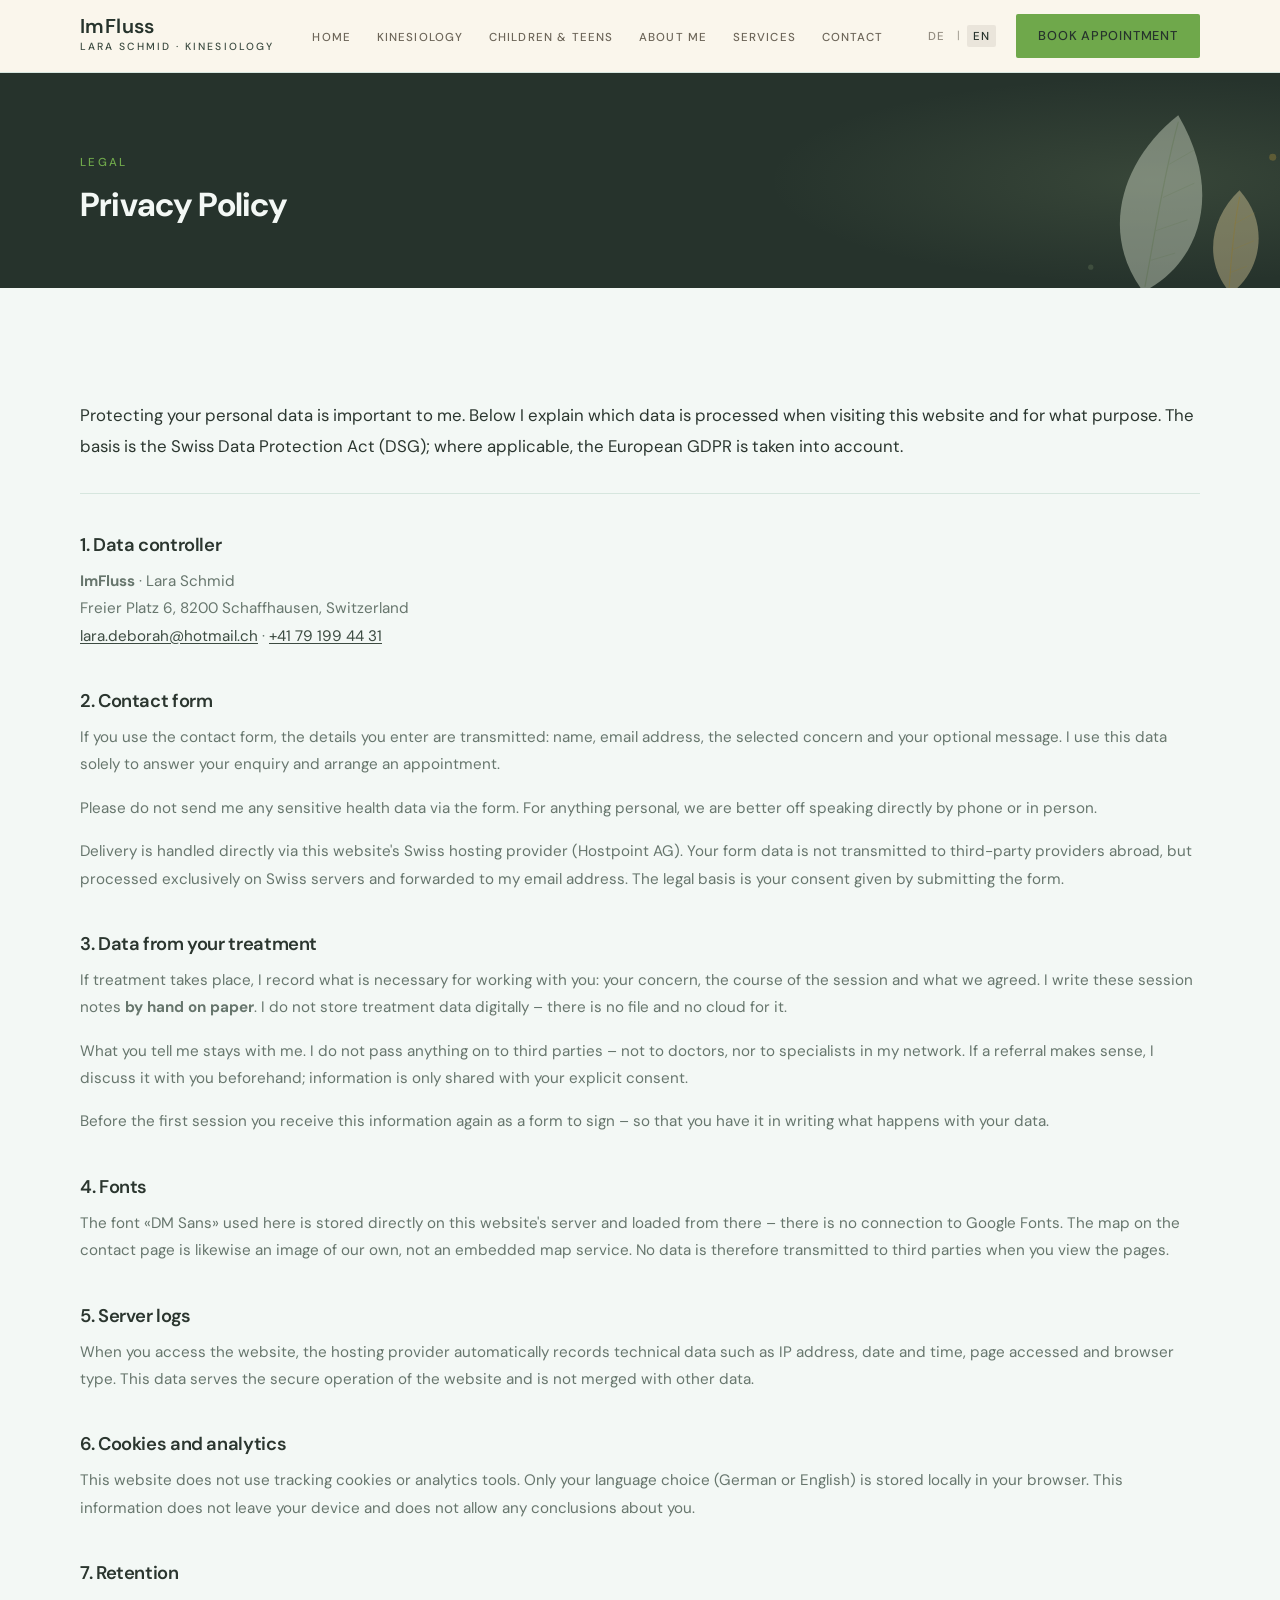
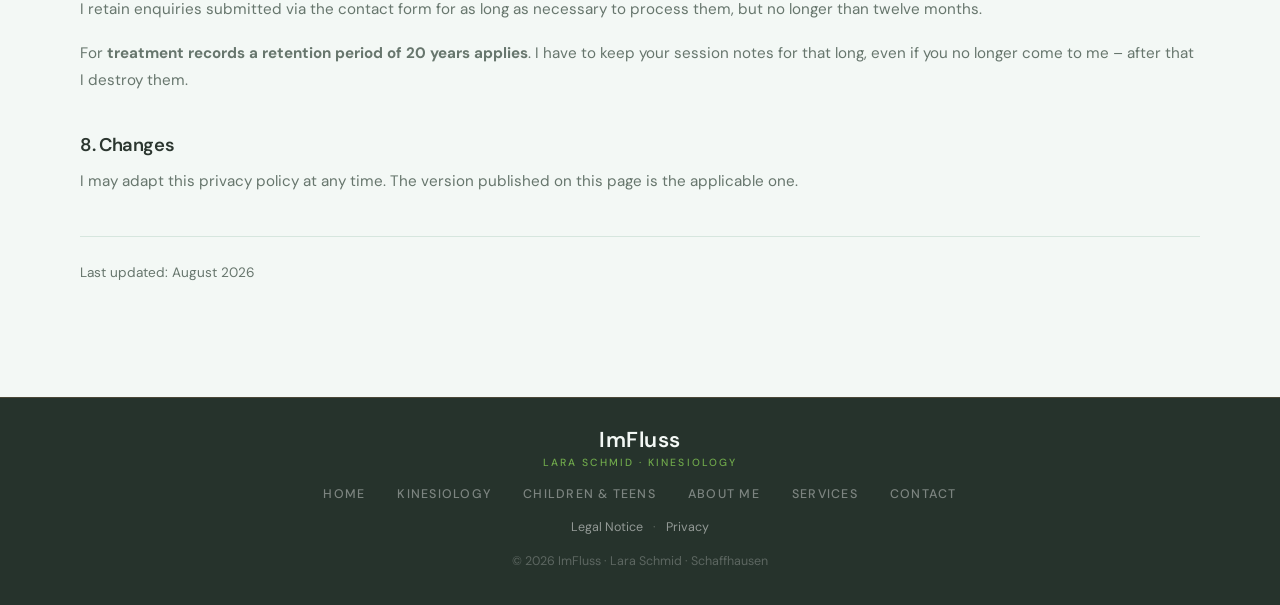
==== commit f3da50b0: "Kontaktformular: von Formspree (USA) auf eigenes PHP-Skript umgestellt (Hostpoint, Schweiz), inkl. H" ====
--- a/datenschutz.html
+++ b/datenschutz.html
@@ -61,7 +61,7 @@
         <h2 data-de="2. Kontaktformular" data-en="2. Contact form">2. Kontaktformular</h2>
         <p data-de="Wenn du das Kontaktformular nutzt, werden die von dir eingegebenen Angaben übermittelt: Name, E-Mail-Adresse, das gewählte Anliegen sowie deine freiwillige Nachricht. Ich verwende diese Daten ausschliesslich, um deine Anfrage zu beantworten und einen Termin zu vereinbaren." data-en="If you use the contact form, the details you enter are transmitted: name, email address, the selected concern and your optional message. I use this data solely to answer your enquiry and arrange an appointment.">Wenn du das Kontaktformular nutzt, werden die von dir eingegebenen Angaben übermittelt: Name, E-Mail-Adresse, das gewählte Anliegen sowie deine freiwillige Nachricht. Ich verwende diese Daten ausschliesslich, um deine Anfrage zu beantworten und einen Termin zu vereinbaren.</p>
         <p data-de="Bitte sende mir über das Formular keine besonders schützenswerten Gesundheitsdaten. Für alles Persönliche besprechen wir uns lieber direkt am Telefon oder im Gespräch." data-en="Please do not send me any sensitive health data via the form. For anything personal, we are better off speaking directly by phone or in person.">Bitte sende mir über das Formular keine besonders schützenswerten Gesundheitsdaten. Für alles Persönliche besprechen wir uns lieber direkt am Telefon oder im Gespräch.</p>
-        <p data-de="Die Zustellung erfolgt über den Dienst <a href='https://formspree.io/legal/privacy-policy/' target='_blank' rel='noopener'>Formspree</a> (Formspree Inc., USA). Dabei werden deine Formulardaten auf Servern in den USA verarbeitet und an meine E-Mail-Adresse weitergeleitet. Rechtsgrundlage ist deine Einwilligung durch das Absenden des Formulars." data-en="Delivery is handled by the service <a href='https://formspree.io/legal/privacy-policy/' target='_blank' rel='noopener'>Formspree</a> (Formspree Inc., USA). Your form data is processed on servers in the USA and forwarded to my email address. The legal basis is your consent given by submitting the form.">Die Zustellung erfolgt über den Dienst <a href="https://formspree.io/legal/privacy-policy/" target="_blank" rel="noopener">Formspree</a> (Formspree Inc., USA). Dabei werden deine Formulardaten auf Servern in den USA verarbeitet und an meine E-Mail-Adresse weitergeleitet. Rechtsgrundlage ist deine Einwilligung durch das Absenden des Formulars.</p>
+        <p data-de="Die Zustellung erfolgt direkt über den Schweizer Hosting-Anbieter dieser Website (Hostpoint AG). Deine Formulardaten werden dabei nicht an Drittanbieter im Ausland übermittelt, sondern ausschliesslich auf Schweizer Servern verarbeitet und an meine E-Mail-Adresse weitergeleitet. Rechtsgrundlage ist deine Einwilligung durch das Absenden des Formulars." data-en="Delivery is handled directly via this website's Swiss hosting provider (Hostpoint AG). Your form data is not transmitted to third-party providers abroad, but processed exclusively on Swiss servers and forwarded to my email address. The legal basis is your consent given by submitting the form.">Die Zustellung erfolgt direkt über den Schweizer Hosting-Anbieter dieser Website (Hostpoint AG). Deine Formulardaten werden dabei nicht an Drittanbieter im Ausland übermittelt, sondern ausschliesslich auf Schweizer Servern verarbeitet und an meine E-Mail-Adresse weitergeleitet. Rechtsgrundlage ist deine Einwilligung durch das Absenden des Formulars.</p>
 
         <h2 data-de="3. Daten aus der Behandlung" data-en="3. Data from your treatment">3. Daten aus der Behandlung</h2>
         <p data-de="Kommt eine Behandlung zustande, halte ich fest, was für die Arbeit mit dir nötig ist: dein Anliegen, den Verlauf der Sitzung und was wir vereinbart haben. Diese Sitzungsprotokolle schreibe ich <strong>von Hand auf Papier</strong>. Behandlungsdaten speichere ich nicht digital – es gibt dazu weder eine Datei noch eine Cloud." data-en="If treatment takes place, I record what is necessary for working with you: your concern, the course of the session and what we agreed. I write these session notes <strong>by hand on paper</strong>. I do not store treatment data digitally – there is no file and no cloud for it.">Kommt eine Behandlung zustande, halte ich fest, was für die Arbeit mit dir nötig ist: dein Anliegen, den Verlauf der Sitzung und was wir vereinbart haben. Diese Sitzungsprotokolle schreibe ich <strong>von Hand auf Papier</strong>. Behandlungsdaten speichere ich nicht digital – es gibt dazu weder eine Datei noch eine Cloud.</p>
--- a/style.css
+++ b/style.css
@@ -27,25 +27,24 @@
 
 /* ===== TOKENS ===== */
 :root {
-  /* Farbkonzept 3 – Dottergelb & Mintweiss.
-     Dunkle Flächen: helles Maronibraun.
+  /* Alternatives Farbkonzept – Lindengrün & helles Himmelblau.
      Token-Namen (--yellow, --leaf, .btn-gelb …) sind aus der ursprünglichen
      Gelb/Sand-Palette übernommen und bewusst nicht umbenannt, damit dieser
-     Entwurf risikofrei mit den anderen Farbkonzepten vergleichbar bleibt. */
+     Entwurf risikofrei mit der Originalfarbgebung vergleichbar bleibt. */
   --cream:       #f3f8f5;  /* Seitenhintergrund, helles Mintweiss */
   --sand:        #e7f1ec;  /* abgesetzte Sektionen */
-  --dark:        #7a5038;  /* helles Maronibraun – Nav, Hero, dunkle Sektionen */
-  --dark-mid:    #8f6449;  /* helleres Maronibraun */
-  --leaf:        #e8b53d;  /* Dottergelb – Icons, Häkchen */
-  --leaf-light:  #f7e3ad;  /* helle Dottergelb-Fläche */
+  --dark:        #26332c;  /* dunkles Tannengrün – Nav, Hero, dunkle Sektionen */
+  --dark-mid:    #3c4b41;  /* mittleres Tannengrün */
+  --leaf:        #6fb6e0;  /* helles Himmelblau – Icons, Häkchen */
+  --leaf-light:  #dceef8;  /* helle Himmelblau-Fläche */
   --tint:        #eaf2ed;  /* Hinweisboxen */
-  --yellow:      #e8b53d;  /* Dottergelb – Hauptakzent, CTA */
-  --yellow-deep: #d19f28;  /* Dottergelb für Hover */
-  --yellow-soft: #f7e3ad;  /* helles Dottergelb */
+  --yellow:      #6fa84b;  /* Lindengrün – Hauptakzent, CTA */
+  --yellow-deep: #578238;  /* Lindengrün für Hover */
+  --yellow-soft: #e4efd5;  /* helles Lindengrün */
   --white:       #ffffff;
-  --text:        #3d2a1e;
-  --muted:       #7a6a5c;
-  --border:      #e6dcd0;
+  --text:        #2b362f;
+  --muted:       #67766d;
+  --border:      #d6e6de;
   --warn:        #b0442f;  /* warmes Ziegelrot – Warnhinweise im Text */
 
   --font-display: 'DM Sans', system-ui, sans-serif;
@@ -340,6 +339,10 @@
   border-bottom: 1px solid rgba(250,246,236,0.35);
   padding-bottom: 1px;
   transition: border-color var(--t);
+}
+.hero-emphasis {
+  font-weight: 700;
+  color: var(--cream);
 }
 /* Pfeil vor dem Text, mit geschütztem Leerzeichen, damit er nicht umbricht */
 .hero-link::before {
@@ -891,6 +894,12 @@
 }
 .form-consent a { color: var(--dark-mid); text-decoration: underline; text-underline-offset: 2px; }
 
+/* Honeypot-Feld gegen Spam-Bots: für Menschen unsichtbar, aber nicht
+   display:none (das überspringen manche Bots gezielt). */
+.hp-field {
+  position: absolute; left: -9999px; width: 1px; height: 1px; overflow: hidden;
+}
+
 
 @media (max-width: 768px) {
   .gallery-grid { grid-template-columns: 1fr; }
@@ -1354,7 +1363,12 @@
 /* ===== MOBILE NAV ===== */
 @media (max-width: 1100px) {
   .nav-links {
-    position: fixed; inset: 72px 0 0 0;
+    /* top/left/right + explizite vh-Höhe statt "inset: ...0" –
+       .nav-wrapper hat backdrop-filter, das erzeugt einen eigenen
+       Containing Block für position:fixed-Kinder. "bottom:0" würde sich
+       dadurch auf die ~72px hohe Kopfzeile statt auf den Viewport beziehen
+       und das Menü auf eine winzige, scrollende Box zusammenquetschen. */
+    position: fixed; top: 72px; left: 0; right: 0; height: calc(100vh - 72px);
     background: var(--cream);
     flex-direction: column; justify-content: flex-start;
     align-items: center; padding: 3rem 2rem; gap: 1.75rem;
@@ -1402,4 +1416,8 @@
   .contact-layout { grid-template-columns: 1fr; gap: 3.5rem; }
   .form-row { grid-template-columns: 1fr; }
   .contact-form { padding: 2rem 1.5rem; }
-}
+
+  .offer-item { padding: 1.5rem; gap: 1rem; }
+  .offer-num { display: none; }
+  .offer-prices { grid-template-columns: 1fr; gap: 0.6rem; }
+}
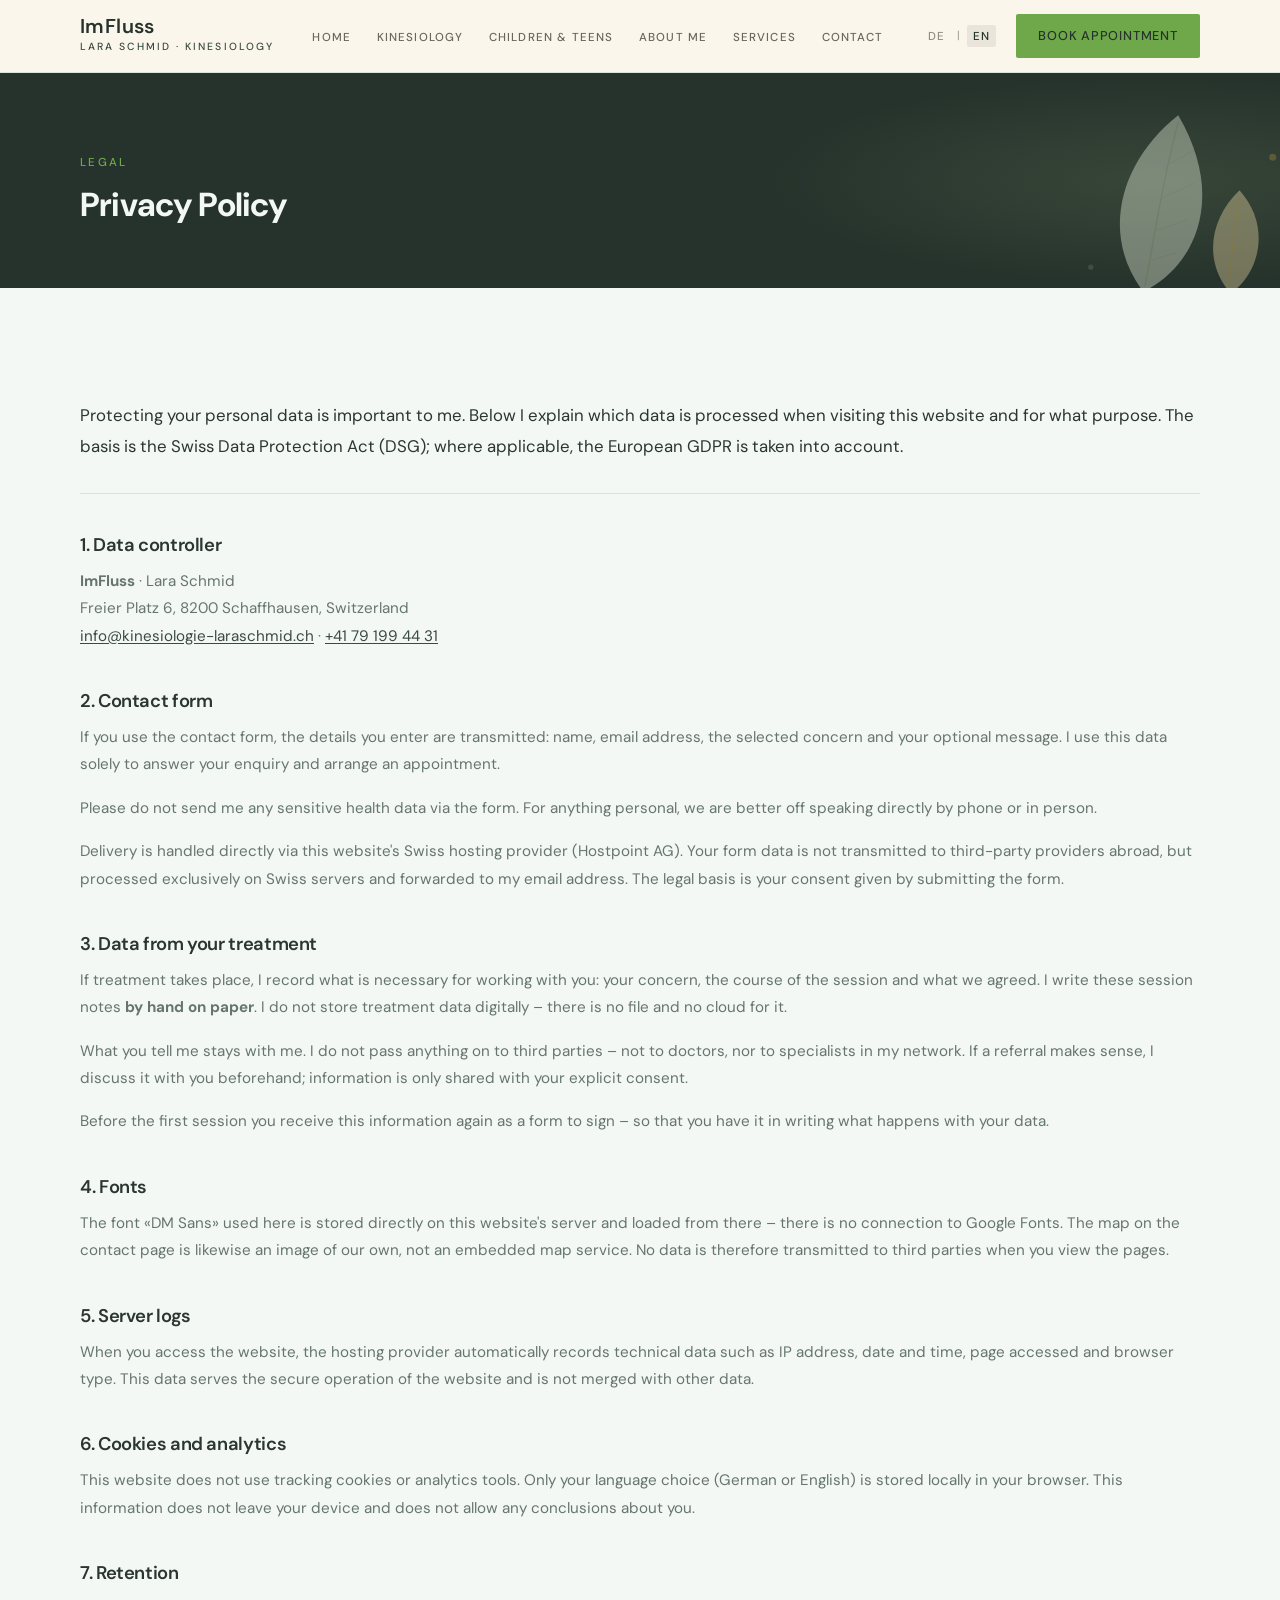
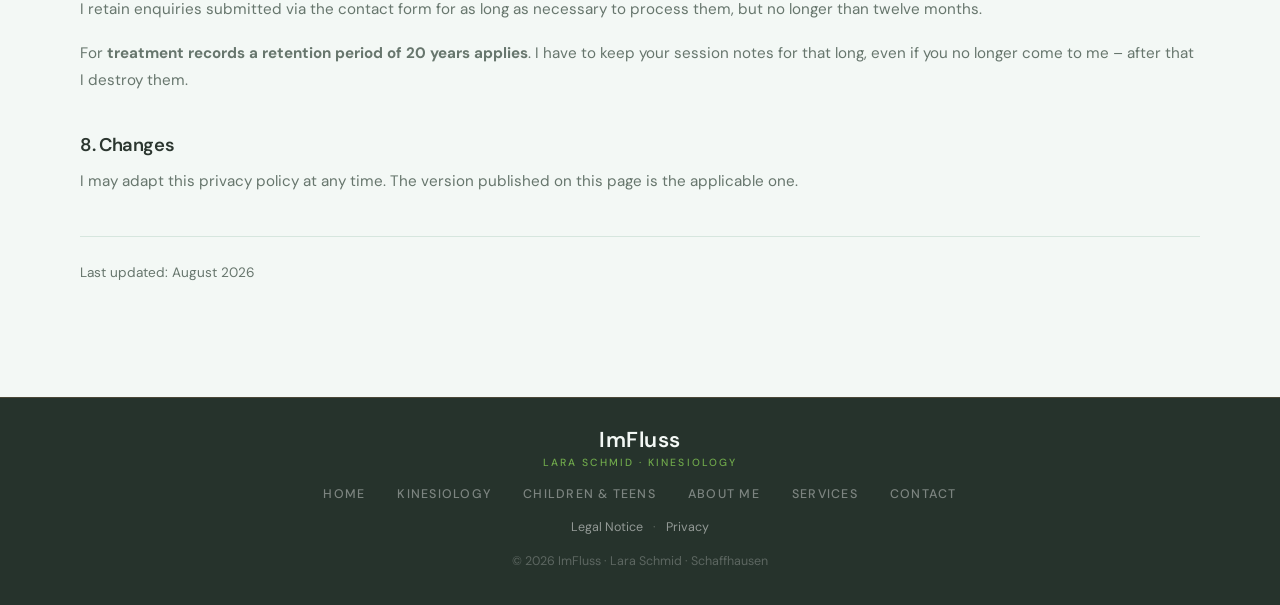
==== commit a4537ec5: "E-Mail-Adresse ueberall auf info@kinesiologie-laraschmid.ch aktualisiert (Kontakt, Impressum, Datens" ====
--- a/datenschutz.html
+++ b/datenschutz.html
@@ -55,7 +55,7 @@
         <p>
           <strong>ImFluss</strong> · Lara Schmid<br>
           Freier Platz 6, 8200 Schaffhausen, <span data-de="Schweiz" data-en="Switzerland">Schweiz</span><br>
-          <a href="mailto:lara.deborah@hotmail.ch">lara.deborah@hotmail.ch</a> · <a href="tel:+41791994431">+41 79 199 44 31</a>
+          <a href="mailto:info@kinesiologie-laraschmid.ch">info@kinesiologie-laraschmid.ch</a> · <a href="tel:+41791994431">+41 79 199 44 31</a>
         </p>
 
         <h2 data-de="2. Kontaktformular" data-en="2. Contact form">2. Kontaktformular</h2>
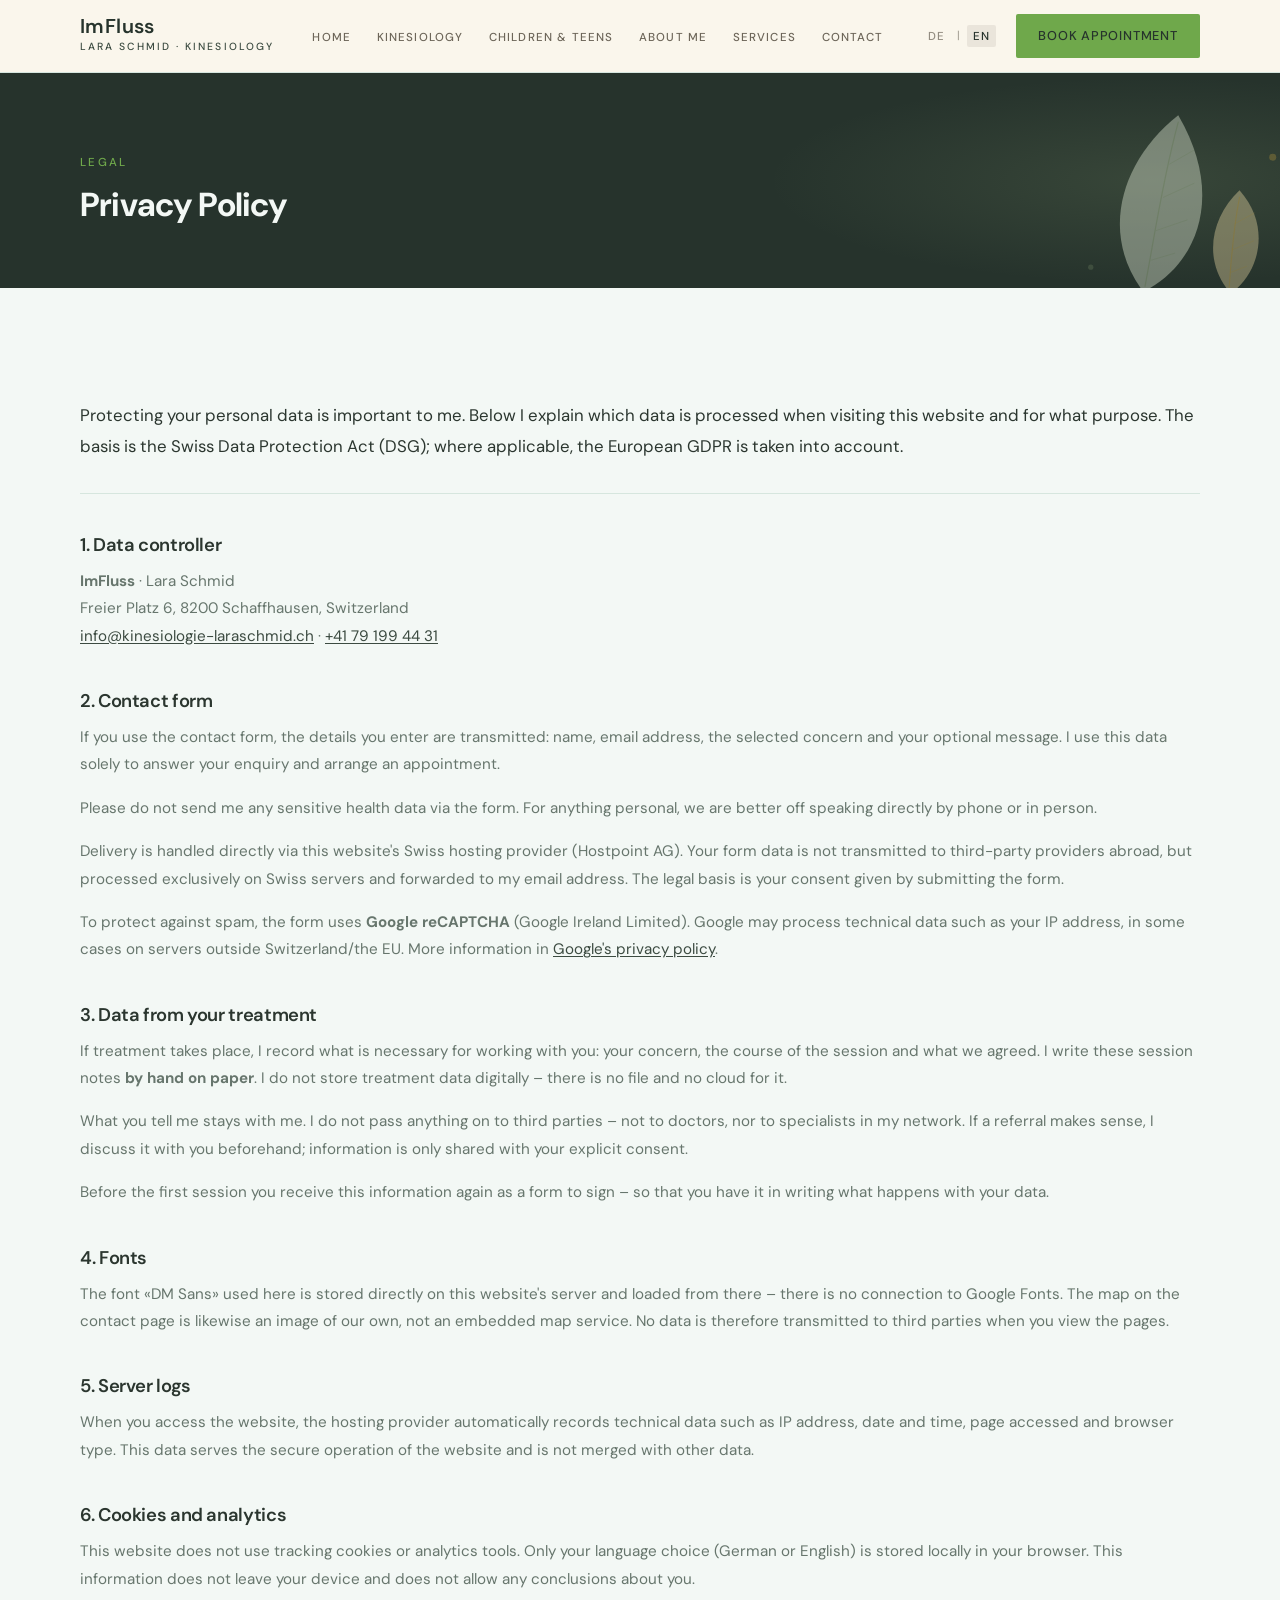
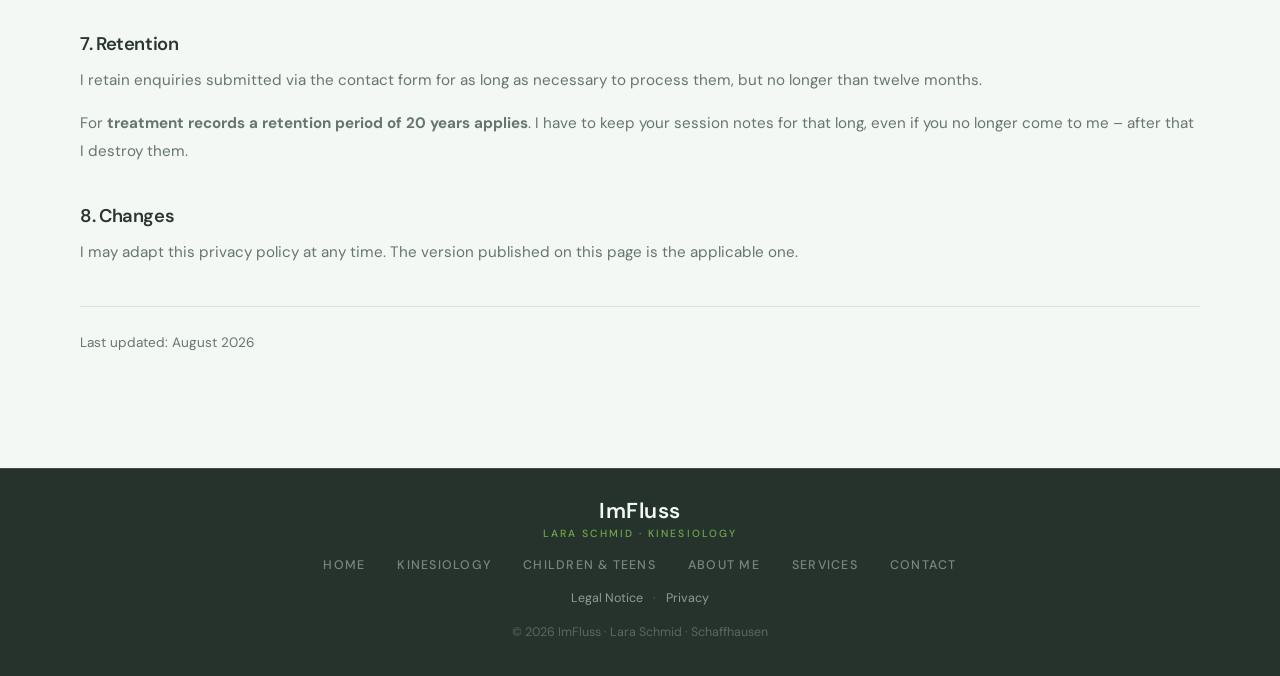
==== commit 78be9e94: "reCAPTCHA v2 (Checkbox) ins Kontaktformular integriert; Secret Key liegt in nicht versionierter conf" ====
--- a/datenschutz.html
+++ b/datenschutz.html
@@ -62,6 +62,7 @@
         <p data-de="Wenn du das Kontaktformular nutzt, werden die von dir eingegebenen Angaben übermittelt: Name, E-Mail-Adresse, das gewählte Anliegen sowie deine freiwillige Nachricht. Ich verwende diese Daten ausschliesslich, um deine Anfrage zu beantworten und einen Termin zu vereinbaren." data-en="If you use the contact form, the details you enter are transmitted: name, email address, the selected concern and your optional message. I use this data solely to answer your enquiry and arrange an appointment.">Wenn du das Kontaktformular nutzt, werden die von dir eingegebenen Angaben übermittelt: Name, E-Mail-Adresse, das gewählte Anliegen sowie deine freiwillige Nachricht. Ich verwende diese Daten ausschliesslich, um deine Anfrage zu beantworten und einen Termin zu vereinbaren.</p>
         <p data-de="Bitte sende mir über das Formular keine besonders schützenswerten Gesundheitsdaten. Für alles Persönliche besprechen wir uns lieber direkt am Telefon oder im Gespräch." data-en="Please do not send me any sensitive health data via the form. For anything personal, we are better off speaking directly by phone or in person.">Bitte sende mir über das Formular keine besonders schützenswerten Gesundheitsdaten. Für alles Persönliche besprechen wir uns lieber direkt am Telefon oder im Gespräch.</p>
         <p data-de="Die Zustellung erfolgt direkt über den Schweizer Hosting-Anbieter dieser Website (Hostpoint AG). Deine Formulardaten werden dabei nicht an Drittanbieter im Ausland übermittelt, sondern ausschliesslich auf Schweizer Servern verarbeitet und an meine E-Mail-Adresse weitergeleitet. Rechtsgrundlage ist deine Einwilligung durch das Absenden des Formulars." data-en="Delivery is handled directly via this website's Swiss hosting provider (Hostpoint AG). Your form data is not transmitted to third-party providers abroad, but processed exclusively on Swiss servers and forwarded to my email address. The legal basis is your consent given by submitting the form.">Die Zustellung erfolgt direkt über den Schweizer Hosting-Anbieter dieser Website (Hostpoint AG). Deine Formulardaten werden dabei nicht an Drittanbieter im Ausland übermittelt, sondern ausschliesslich auf Schweizer Servern verarbeitet und an meine E-Mail-Adresse weitergeleitet. Rechtsgrundlage ist deine Einwilligung durch das Absenden des Formulars.</p>
+        <p data-de="Zum Schutz vor Spam nutzt das Formular <strong>Google reCAPTCHA</strong> (Google Ireland Limited). Dabei kann Google technische Daten wie deine IP-Adresse verarbeiten, teils auch auf Servern ausserhalb der Schweiz/EU. Weitere Infos in der <a href='https://policies.google.com/privacy' target='_blank' rel='noopener'>Datenschutzerklärung von Google</a>." data-en="To protect against spam, the form uses <strong>Google reCAPTCHA</strong> (Google Ireland Limited). Google may process technical data such as your IP address, in some cases on servers outside Switzerland/the EU. More information in <a href='https://policies.google.com/privacy' target='_blank' rel='noopener'>Google's privacy policy</a>.">Zum Schutz vor Spam nutzt das Formular <strong>Google reCAPTCHA</strong> (Google Ireland Limited). Dabei kann Google technische Daten wie deine IP-Adresse verarbeiten, teils auch auf Servern ausserhalb der Schweiz/EU. Weitere Infos in der <a href="https://policies.google.com/privacy" target="_blank" rel="noopener">Datenschutzerklärung von Google</a>.</p>
 
         <h2 data-de="3. Daten aus der Behandlung" data-en="3. Data from your treatment">3. Daten aus der Behandlung</h2>
         <p data-de="Kommt eine Behandlung zustande, halte ich fest, was für die Arbeit mit dir nötig ist: dein Anliegen, den Verlauf der Sitzung und was wir vereinbart haben. Diese Sitzungsprotokolle schreibe ich <strong>von Hand auf Papier</strong>. Behandlungsdaten speichere ich nicht digital – es gibt dazu weder eine Datei noch eine Cloud." data-en="If treatment takes place, I record what is necessary for working with you: your concern, the course of the session and what we agreed. I write these session notes <strong>by hand on paper</strong>. I do not store treatment data digitally – there is no file and no cloud for it.">Kommt eine Behandlung zustande, halte ich fest, was für die Arbeit mit dir nötig ist: dein Anliegen, den Verlauf der Sitzung und was wir vereinbart haben. Diese Sitzungsprotokolle schreibe ich <strong>von Hand auf Papier</strong>. Behandlungsdaten speichere ich nicht digital – es gibt dazu weder eine Datei noch eine Cloud.</p>
